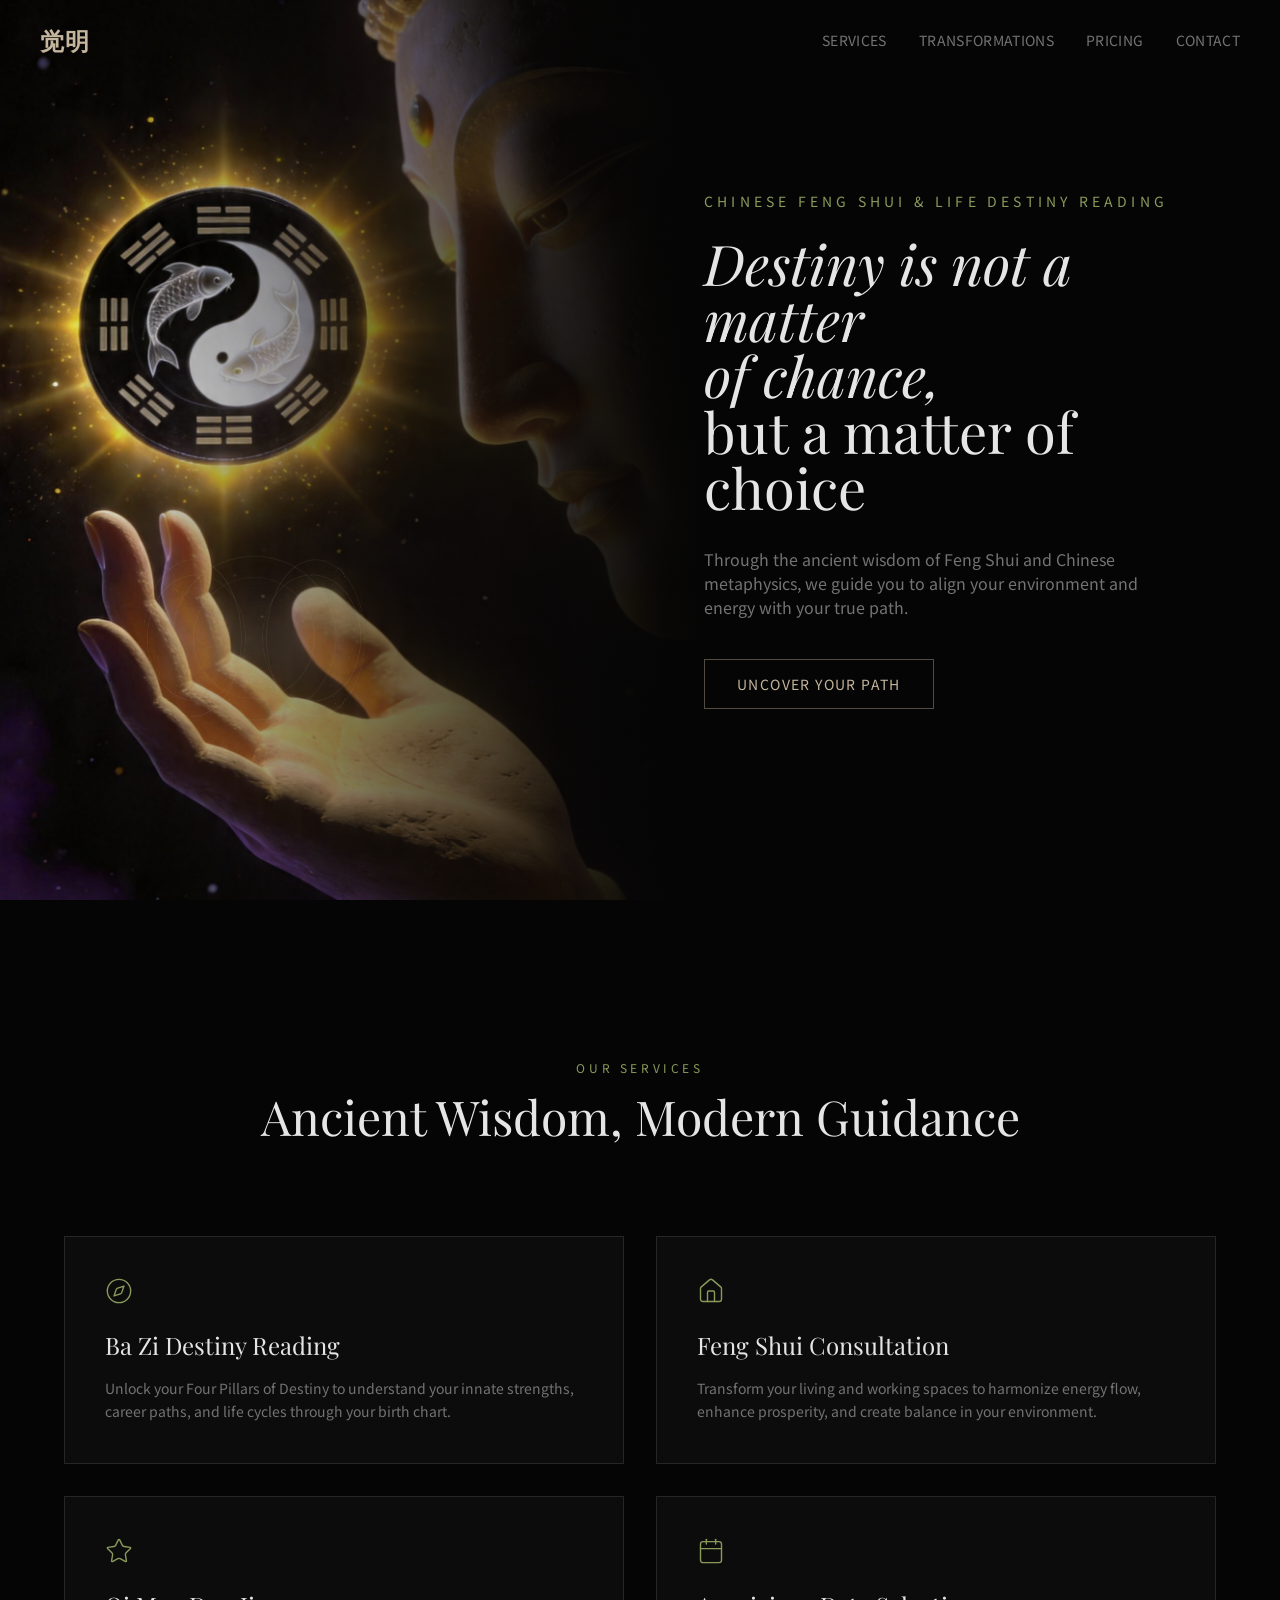
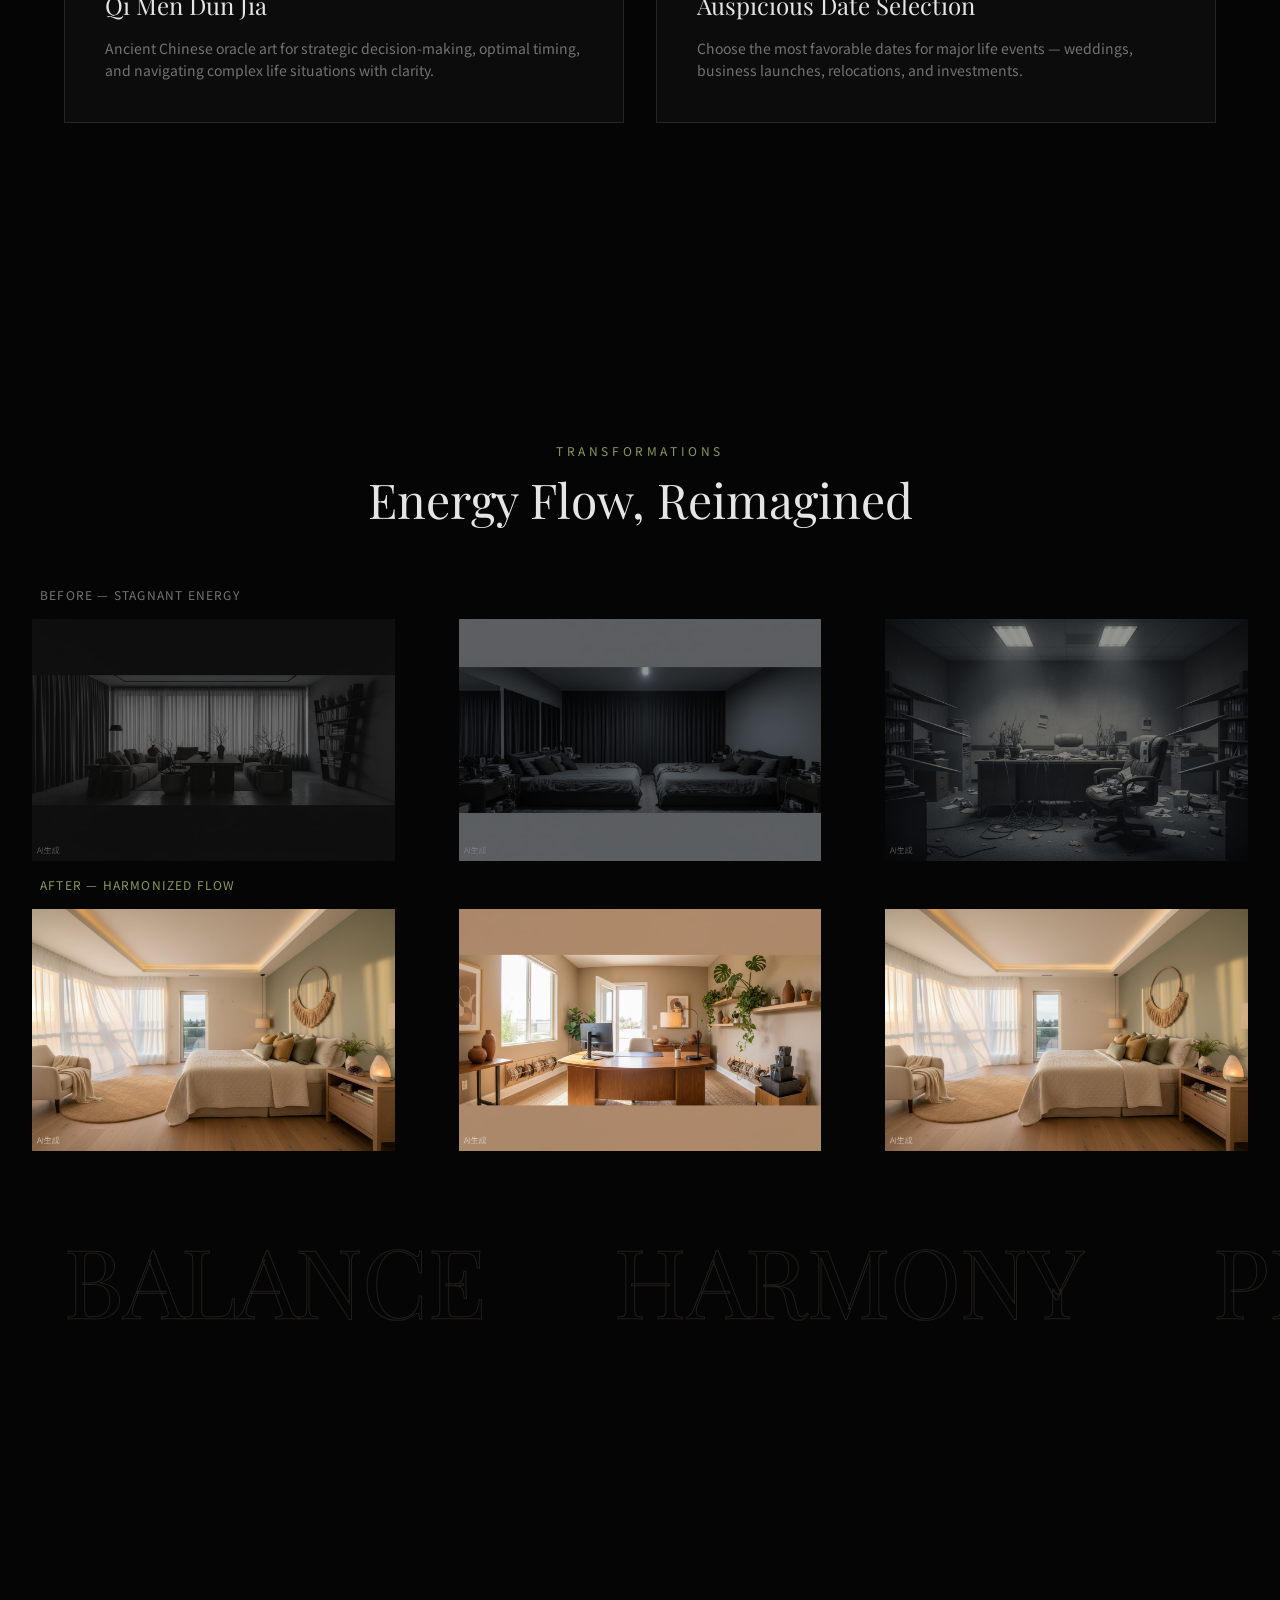
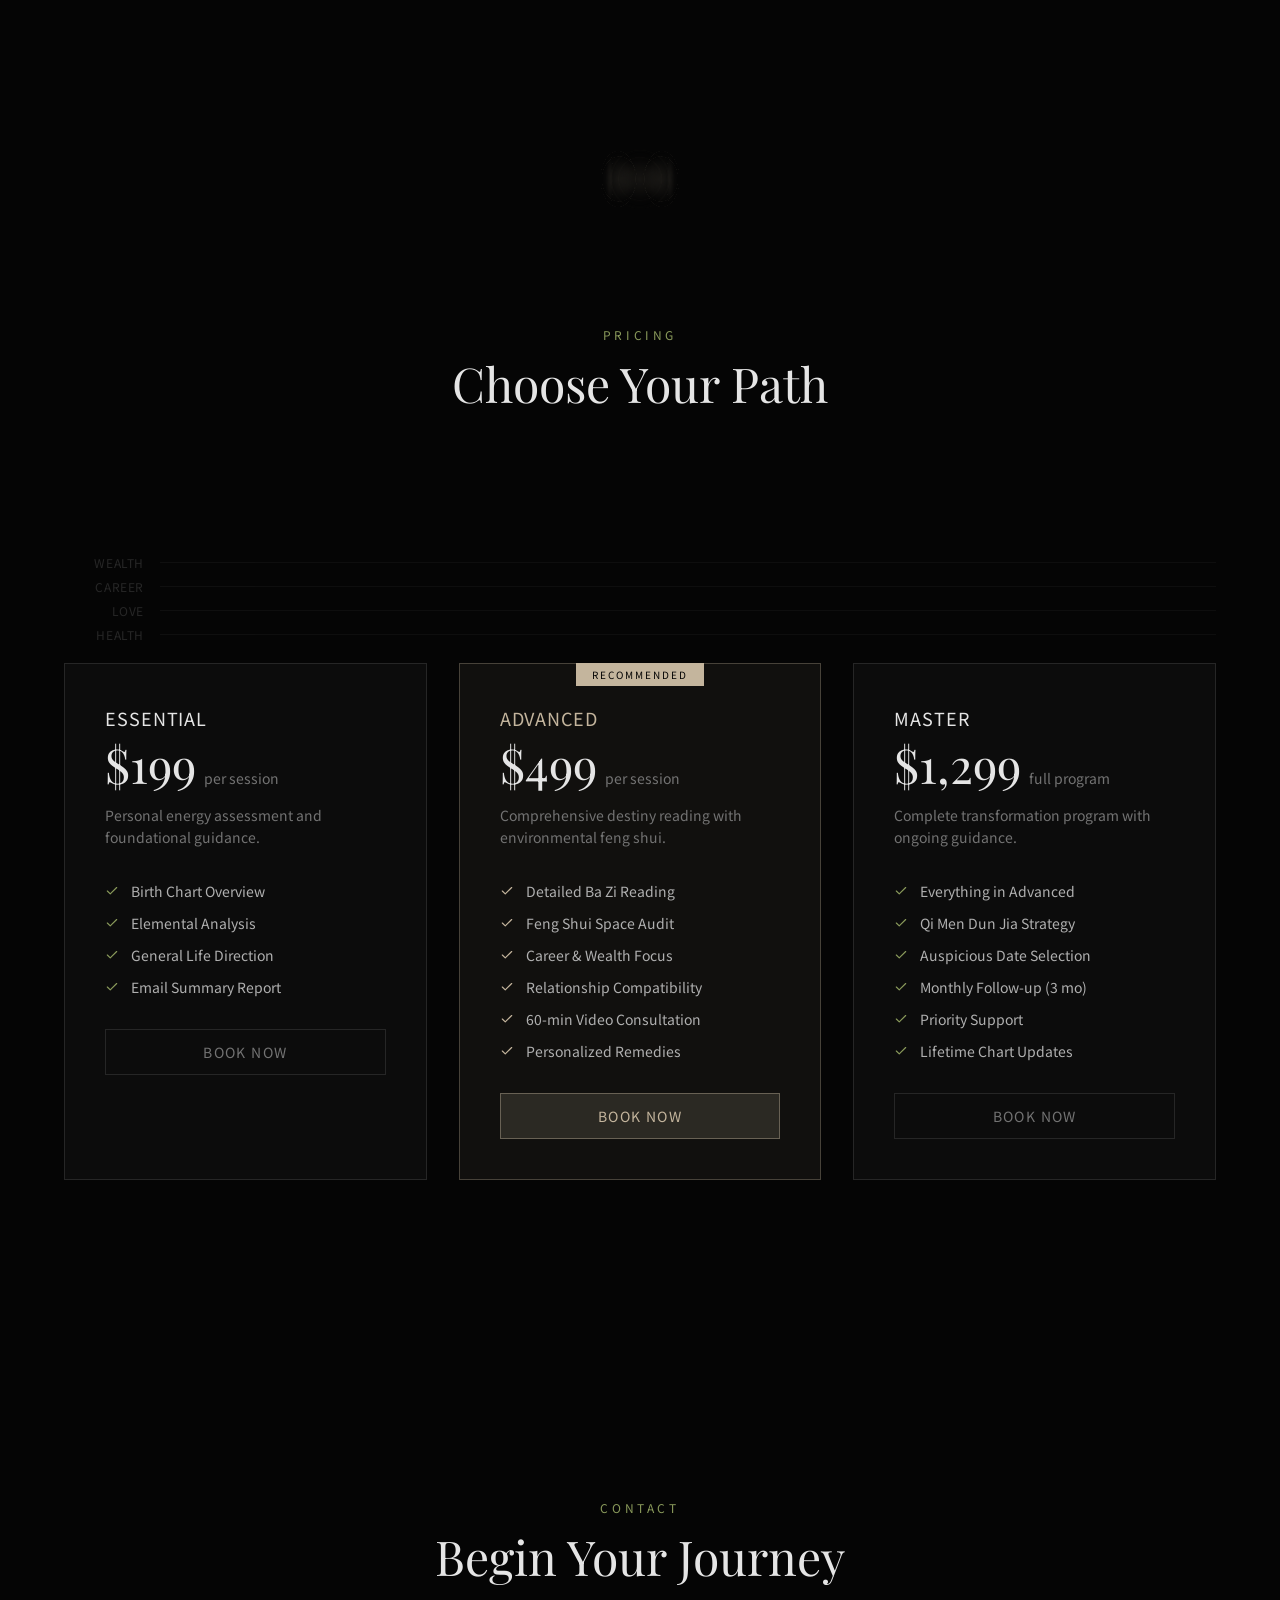
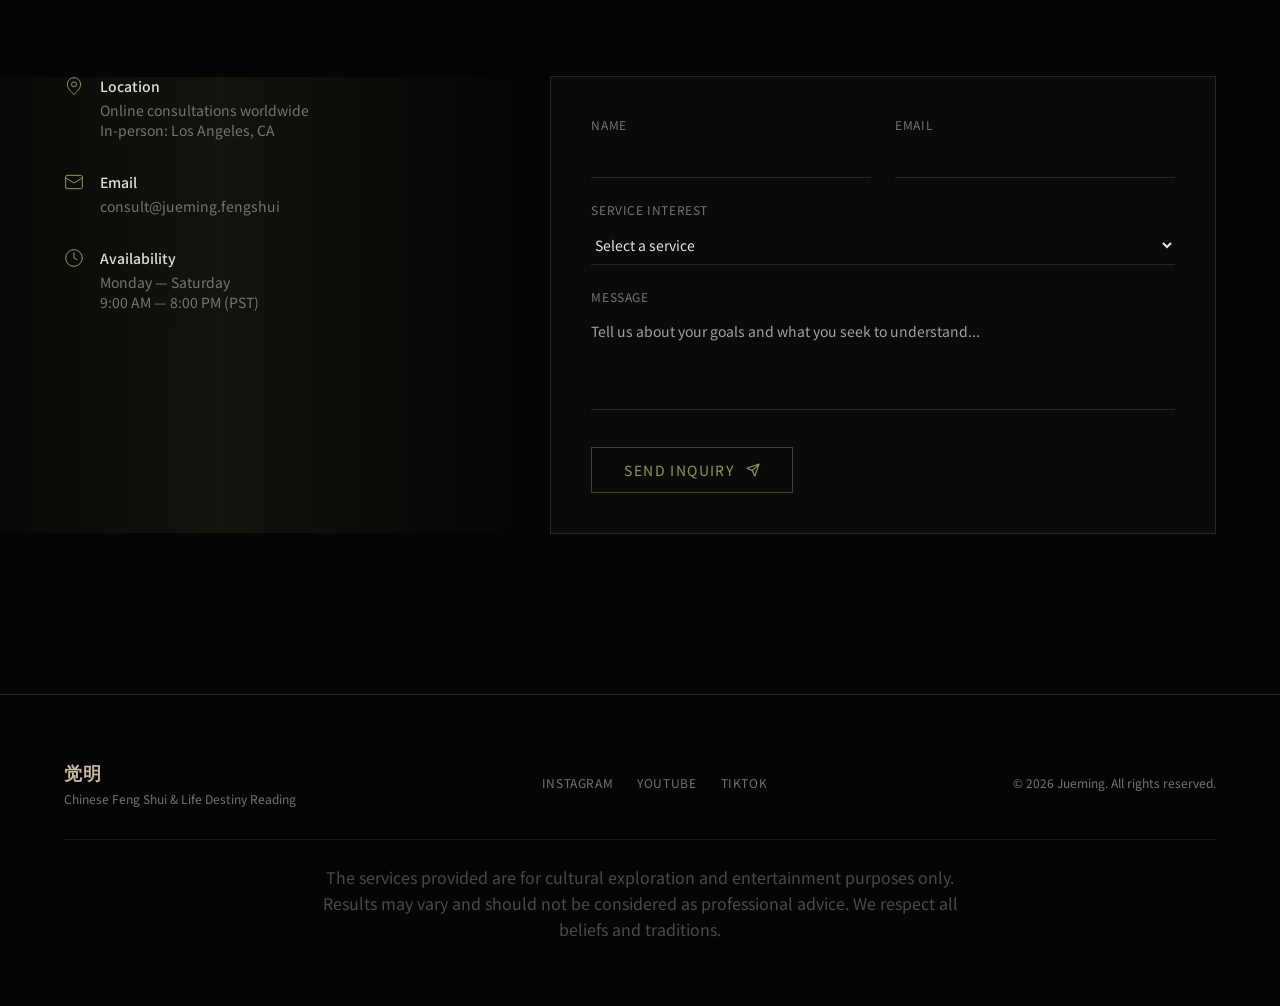
==== index.html @ c9d26f62 "Deploy Eastern Compass website" ====
<!doctype html>
<html lang="en">
  <head>
    <meta charset="UTF-8" />
    <meta name="viewport" content="width=device-width, initial-scale=1.0" />
    <title>觉明 - Chinese Feng Shui & Life Destiny</title>
    <link rel="preconnect" href="https://fonts.googleapis.com" />
    <link rel="preconnect" href="https://fonts.gstatic.com" crossorigin />
    <link href="https://fonts.googleapis.com/css2?family=Noto+Sans+SC:wght@300;400;500;600;700&family=Noto+Serif+SC:wght@400;500;600;700;900&family=Playfair+Display:ital,wght@0,400;0,500;0,600;0,700;1,400;1,500&display=swap" rel="stylesheet" />
    <script type="module" crossorigin src="./assets/index-CF1GsnVm.js"></script>
    <link rel="stylesheet" crossorigin href="./assets/index-Dik5D5Jd.css">
  </head>
  <body>
    <div id="root"></div>
  </body>
</html>
---- assets/index-Dik5D5Jd.css ----
*,:before,:after{--tw-border-spacing-x: 0;--tw-border-spacing-y: 0;--tw-translate-x: 0;--tw-translate-y: 0;--tw-rotate: 0;--tw-skew-x: 0;--tw-skew-y: 0;--tw-scale-x: 1;--tw-scale-y: 1;--tw-pan-x: ;--tw-pan-y: ;--tw-pinch-zoom: ;--tw-scroll-snap-strictness: proximity;--tw-gradient-from-position: ;--tw-gradient-via-position: ;--tw-gradient-to-position: ;--tw-ordinal: ;--tw-slashed-zero: ;--tw-numeric-figure: ;--tw-numeric-spacing: ;--tw-numeric-fraction: ;--tw-ring-inset: ;--tw-ring-offset-width: 0px;--tw-ring-offset-color: #fff;--tw-ring-color: rgb(59 130 246 / .5);--tw-ring-offset-shadow: 0 0 #0000;--tw-ring-shadow: 0 0 #0000;--tw-shadow: 0 0 #0000;--tw-shadow-colored: 0 0 #0000;--tw-blur: ;--tw-brightness: ;--tw-contrast: ;--tw-grayscale: ;--tw-hue-rotate: ;--tw-invert: ;--tw-saturate: ;--tw-sepia: ;--tw-drop-shadow: ;--tw-backdrop-blur: ;--tw-backdrop-brightness: ;--tw-backdrop-contrast: ;--tw-backdrop-grayscale: ;--tw-backdrop-hue-rotate: ;--tw-backdrop-invert: ;--tw-backdrop-opacity: ;--tw-backdrop-saturate: ;--tw-backdrop-sepia: ;--tw-contain-size: ;--tw-contain-layout: ;--tw-contain-paint: ;--tw-contain-style: }::backdrop{--tw-border-spacing-x: 0;--tw-border-spacing-y: 0;--tw-translate-x: 0;--tw-translate-y: 0;--tw-rotate: 0;--tw-skew-x: 0;--tw-skew-y: 0;--tw-scale-x: 1;--tw-scale-y: 1;--tw-pan-x: ;--tw-pan-y: ;--tw-pinch-zoom: ;--tw-scroll-snap-strictness: proximity;--tw-gradient-from-position: ;--tw-gradient-via-position: ;--tw-gradient-to-position: ;--tw-ordinal: ;--tw-slashed-zero: ;--tw-numeric-figure: ;--tw-numeric-spacing: ;--tw-numeric-fraction: ;--tw-ring-inset: ;--tw-ring-offset-width: 0px;--tw-ring-offset-color: #fff;--tw-ring-color: rgb(59 130 246 / .5);--tw-ring-offset-shadow: 0 0 #0000;--tw-ring-shadow: 0 0 #0000;--tw-shadow: 0 0 #0000;--tw-shadow-colored: 0 0 #0000;--tw-blur: ;--tw-brightness: ;--tw-contrast: ;--tw-grayscale: ;--tw-hue-rotate: ;--tw-invert: ;--tw-saturate: ;--tw-sepia: ;--tw-drop-shadow: ;--tw-backdrop-blur: ;--tw-backdrop-brightness: ;--tw-backdrop-contrast: ;--tw-backdrop-grayscale: ;--tw-backdrop-hue-rotate: ;--tw-backdrop-invert: ;--tw-backdrop-opacity: ;--tw-backdrop-saturate: ;--tw-backdrop-sepia: ;--tw-contain-size: ;--tw-contain-layout: ;--tw-contain-paint: ;--tw-contain-style: }*,:before,:after{box-sizing:border-box;border-width:0;border-style:solid;border-color:#e5e7eb}:before,:after{--tw-content: ""}html,:host{line-height:1.5;-webkit-text-size-adjust:100%;-moz-tab-size:4;-o-tab-size:4;tab-size:4;font-family:ui-sans-serif,system-ui,sans-serif,"Apple Color Emoji","Segoe UI Emoji",Segoe UI Symbol,"Noto Color Emoji";font-feature-settings:normal;font-variation-settings:normal;-webkit-tap-highlight-color:transparent}body{margin:0;line-height:inherit}hr{height:0;color:inherit;border-top-width:1px}abbr:where([title]){-webkit-text-decoration:underline dotted;text-decoration:underline dotted}h1,h2,h3,h4,h5,h6{font-size:inherit;font-weight:inherit}a{color:inherit;text-decoration:inherit}b,strong{font-weight:bolder}code,kbd,samp,pre{font-family:ui-monospace,SFMono-Regular,Menlo,Monaco,Consolas,Liberation Mono,Courier New,monospace;font-feature-settings:normal;font-variation-settings:normal;font-size:1em}small{font-size:80%}sub,sup{font-size:75%;line-height:0;position:relative;vertical-align:baseline}sub{bottom:-.25em}sup{top:-.5em}table{text-indent:0;border-color:inherit;border-collapse:collapse}button,input,optgroup,select,textarea{font-family:inherit;font-feature-settings:inherit;font-variation-settings:inherit;font-size:100%;font-weight:inherit;line-height:inherit;letter-spacing:inherit;color:inherit;margin:0;padding:0}button,select{text-transform:none}button,input:where([type=button]),input:where([type=reset]),input:where([type=submit]){-webkit-appearance:button;background-color:transparent;background-image:none}:-moz-focusring{outline:auto}:-moz-ui-invalid{box-shadow:none}progress{vertical-align:baseline}::-webkit-inner-spin-button,::-webkit-outer-spin-button{height:auto}[type=search]{-webkit-appearance:textfield;outline-offset:-2px}::-webkit-search-decoration{-webkit-appearance:none}::-webkit-file-upload-button{-webkit-appearance:button;font:inherit}summary{display:list-item}blockquote,dl,dd,h1,h2,h3,h4,h5,h6,hr,figure,p,pre{margin:0}fieldset{margin:0;padding:0}legend{padding:0}ol,ul,menu{list-style:none;margin:0;padding:0}dialog{padding:0}textarea{resize:vertical}input::-moz-placeholder,textarea::-moz-placeholder{opacity:1;color:#9ca3af}input::placeholder,textarea::placeholder{opacity:1;color:#9ca3af}button,[role=button]{cursor:pointer}:disabled{cursor:default}img,svg,video,canvas,audio,iframe,embed,object{display:block;vertical-align:middle}img,video{max-width:100%;height:auto}[hidden]:where(:not([hidden=until-found])){display:none}:root{--background: 0 0% 2%;--foreground: 0 0% 90%;--card: 0 0% 7%;--card-foreground: 0 0% 90%;--popover: 0 0% 7%;--popover-foreground: 0 0% 90%;--primary: 75 22% 48%;--primary-foreground: 0 0% 98%;--secondary: 0 0% 15%;--secondary-foreground: 0 0% 90%;--muted: 0 0% 15%;--muted-foreground: 0 0% 45%;--accent: 34 22% 68%;--accent-foreground: 0 0% 10%;--destructive: 0 84.2% 60.2%;--destructive-foreground: 0 0% 98%;--border: 0 0% 15%;--input: 0 0% 15%;--ring: 75 22% 48%;--radius: .5rem;--color-bg: #050505;--color-bg-card: #111111;--color-border: #262626;--color-text: #e5e5e5;--color-text-muted: #737373;--color-sage: #8A9A5B;--color-gold: #C4B59D}body{background-color:var(--color-bg);color:var(--color-text);font-family:Noto Sans SC,Helvetica Neue,Arial,sans-serif;overflow-x:hidden}h1,h2,h3,h4,h5,h6{font-family:Playfair Display,"Noto Serif SC",Georgia,serif}.bagu-stage{perspective:800px;position:relative;width:200px;height:200px}.bagu-spin{position:absolute;width:100%;height:100%;transform-style:preserve-3d;animation:spin 10s linear infinite}.bagua-slice{position:absolute;width:200px;height:200px;border-radius:50%;background:radial-gradient(circle,#c4b59d1a,#c4b59d00 70%);border:1px solid rgba(196,181,157,.15);top:0;left:0}.bagua-slice:nth-child(1){transform:rotateY(0) translateZ(120px)}.bagua-slice:nth-child(2){transform:rotateY(45deg) translateZ(120px)}.bagua-slice:nth-child(3){transform:rotateY(90deg) translateZ(120px)}.bagua-slice:nth-child(4){transform:rotateY(135deg) translateZ(120px)}.bagua-slice:nth-child(5){transform:rotateY(180deg) translateZ(120px)}.bagua-slice:nth-child(6){transform:rotateY(225deg) translateZ(120px)}.bagua-slice:nth-child(7){transform:rotateY(270deg) translateZ(120px)}.bagua-slice:nth-child(8){transform:rotateY(315deg) translateZ(120px)}.sr-only{position:absolute;width:1px;height:1px;padding:0;margin:-1px;overflow:hidden;clip:rect(0,0,0,0);white-space:nowrap;border-width:0}.pointer-events-none{pointer-events:none}.visible{visibility:visible}.invisible{visibility:hidden}.fixed{position:fixed}.absolute{position:absolute}.relative{position:relative}.inset-0{inset:0}.inset-x-0{left:0;right:0}.inset-y-0{top:0;bottom:0}.-bottom-12{bottom:-3rem}.-left-12{left:-3rem}.-right-12{right:-3rem}.-top-12{top:-3rem}.-top-px{top:-1px}.bottom-0{bottom:0}.bottom-\[20\%\]{bottom:20%}.left-0{left:0}.left-1\/2{left:50%}.left-2{left:.5rem}.left-\[50\%\]{left:50%}.left-\[8\%\]{left:8%}.right-0{right:0}.right-1{right:.25rem}.right-2{right:.5rem}.right-3{right:.75rem}.right-4{right:1rem}.top-0{top:0}.top-1\.5{top:.375rem}.top-1\/2{top:50%}.top-3\.5{top:.875rem}.top-4{top:1rem}.top-\[1px\]{top:1px}.top-\[50\%\]{top:50%}.top-\[60\%\]{top:60%}.top-full{top:100%}.isolate{isolation:isolate}.-z-10{z-index:-10}.z-0{z-index:0}.z-10{z-index:10}.z-20{z-index:20}.z-50{z-index:50}.z-\[1\]{z-index:1}.order-first{order:-9999}.order-last{order:9999}.col-start-2{grid-column-start:2}.row-span-2{grid-row:span 2 / span 2}.row-start-1{grid-row-start:1}.\!m-0{margin:0!important}.-mx-1{margin-left:-.25rem;margin-right:-.25rem}.-my-2{margin-top:-.5rem;margin-bottom:-.5rem}.mx-2{margin-left:.5rem;margin-right:.5rem}.mx-3\.5{margin-left:.875rem;margin-right:.875rem}.mx-8{margin-left:2rem;margin-right:2rem}.mx-auto{margin-left:auto;margin-right:auto}.my-0{margin-top:0;margin-bottom:0}.my-0\.5{margin-top:.125rem;margin-bottom:.125rem}.my-1{margin-top:.25rem;margin-bottom:.25rem}.-ml-4{margin-left:-1rem}.-mt-4{margin-top:-1rem}.mb-1{margin-bottom:.25rem}.mb-10{margin-bottom:2.5rem}.mb-12{margin-bottom:3rem}.mb-16{margin-bottom:4rem}.mb-2{margin-bottom:.5rem}.mb-3{margin-bottom:.75rem}.mb-4{margin-bottom:1rem}.mb-6{margin-bottom:1.5rem}.mb-8{margin-bottom:2rem}.ml-1{margin-left:.25rem}.ml-4{margin-left:1rem}.ml-auto{margin-left:auto}.mt-1\.5{margin-top:.375rem}.mt-2{margin-top:.5rem}.mt-4{margin-top:1rem}.mt-8{margin-top:2rem}.mt-auto{margin-top:auto}.line-clamp-1{overflow:hidden;display:-webkit-box;-webkit-box-orient:vertical;-webkit-line-clamp:1}.line-clamp-2{overflow:hidden;display:-webkit-box;-webkit-box-orient:vertical;-webkit-line-clamp:2}.block{display:block}.flex{display:flex}.inline-flex{display:inline-flex}.table{display:table}.table-caption{display:table-caption}.table-cell{display:table-cell}.table-row{display:table-row}.grid{display:grid}.hidden{display:none}.aspect-square{aspect-ratio:1 / 1}.aspect-video{aspect-ratio:16 / 9}.size-10{width:2.5rem;height:2.5rem}.size-2{width:.5rem;height:.5rem}.size-2\.5{width:.625rem;height:.625rem}.size-3{width:.75rem;height:.75rem}.size-3\.5{width:.875rem;height:.875rem}.size-4{width:1rem;height:1rem}.size-6{width:1.5rem;height:1.5rem}.size-7{width:1.75rem;height:1.75rem}.size-8{width:2rem;height:2rem}.size-9{width:2.25rem;height:2.25rem}.size-auto{width:auto;height:auto}.size-full{width:100%;height:100%}.h-1\.5{height:.375rem}.h-10{height:2.5rem}.h-12{height:3rem}.h-16{height:4rem}.h-2{height:.5rem}.h-2\.5{height:.625rem}.h-4{height:1rem}.h-5{height:1.25rem}.h-6{height:1.5rem}.h-7{height:1.75rem}.h-8{height:2rem}.h-9{height:2.25rem}.h-\[1\.15rem\]{height:1.15rem}.h-\[calc\(100\%-1px\)\]{height:calc(100% - 1px)}.h-\[var\(--radix-navigation-menu-viewport-height\)\]{height:var(--radix-navigation-menu-viewport-height)}.h-\[var\(--radix-select-trigger-height\)\]{height:var(--radix-select-trigger-height)}.h-auto{height:auto}.h-full{height:100%}.h-px{height:1px}.h-svh{height:100svh}.max-h-\[300px\]{max-height:300px}.min-h-0{min-height:0px}.min-h-16{min-height:4rem}.min-h-4{min-height:1rem}.min-h-screen{min-height:100vh}.min-h-svh{min-height:100svh}.w-0{width:0px}.w-1{width:.25rem}.w-12{width:3rem}.w-2{width:.5rem}.w-2\.5{width:.625rem}.w-20{width:5rem}.w-3{width:.75rem}.w-3\/4{width:75%}.w-32{width:8rem}.w-4{width:1rem}.w-5{width:1.25rem}.w-64{width:16rem}.w-72{width:18rem}.w-8{width:2rem}.w-9{width:2.25rem}.w-\[100px\]{width:100px}.w-auto{width:auto}.w-fit{width:-moz-fit-content;width:fit-content}.w-full{width:100%}.w-max{width:-moz-max-content;width:max-content}.w-px{width:1px}.min-w-0{min-width:0px}.min-w-10{min-width:2.5rem}.min-w-5{min-width:1.25rem}.min-w-8{min-width:2rem}.min-w-9{min-width:2.25rem}.min-w-\[12rem\]{min-width:12rem}.min-w-\[8rem\]{min-width:8rem}.min-w-\[var\(--radix-select-trigger-width\)\]{min-width:var(--radix-select-trigger-width)}.max-w-2xl{max-width:42rem}.max-w-6xl{max-width:72rem}.max-w-7xl{max-width:80rem}.max-w-\[calc\(100\%-2rem\)\]{max-width:calc(100% - 2rem)}.max-w-max{max-width:-moz-max-content;max-width:max-content}.max-w-md{max-width:28rem}.max-w-sm{max-width:24rem}.flex-1{flex:1 1 0%}.shrink-0{flex-shrink:0}.grow{flex-grow:1}.grow-0{flex-grow:0}.basis-full{flex-basis:100%}.caption-bottom{caption-side:bottom}.border-collapse{border-collapse:collapse}.-translate-x-1\/2{--tw-translate-x: -50%;transform:translate(var(--tw-translate-x),var(--tw-translate-y)) rotate(var(--tw-rotate)) skew(var(--tw-skew-x)) skewY(var(--tw-skew-y)) scaleX(var(--tw-scale-x)) scaleY(var(--tw-scale-y))}.-translate-x-full{--tw-translate-x: -100%;transform:translate(var(--tw-translate-x),var(--tw-translate-y)) rotate(var(--tw-rotate)) skew(var(--tw-skew-x)) skewY(var(--tw-skew-y)) scaleX(var(--tw-scale-x)) scaleY(var(--tw-scale-y))}.-translate-x-px{--tw-translate-x: -1px;transform:translate(var(--tw-translate-x),var(--tw-translate-y)) rotate(var(--tw-rotate)) skew(var(--tw-skew-x)) skewY(var(--tw-skew-y)) scaleX(var(--tw-scale-x)) scaleY(var(--tw-scale-y))}.-translate-y-1\/2{--tw-translate-y: -50%;transform:translate(var(--tw-translate-x),var(--tw-translate-y)) rotate(var(--tw-rotate)) skew(var(--tw-skew-x)) skewY(var(--tw-skew-y)) scaleX(var(--tw-scale-x)) scaleY(var(--tw-scale-y))}.translate-x-\[-50\%\]{--tw-translate-x: -50%;transform:translate(var(--tw-translate-x),var(--tw-translate-y)) rotate(var(--tw-rotate)) skew(var(--tw-skew-x)) skewY(var(--tw-skew-y)) scaleX(var(--tw-scale-x)) scaleY(var(--tw-scale-y))}.translate-x-px{--tw-translate-x: 1px;transform:translate(var(--tw-translate-x),var(--tw-translate-y)) rotate(var(--tw-rotate)) skew(var(--tw-skew-x)) skewY(var(--tw-skew-y)) scaleX(var(--tw-scale-x)) scaleY(var(--tw-scale-y))}.translate-y-0\.5{--tw-translate-y: .125rem;transform:translate(var(--tw-translate-x),var(--tw-translate-y)) rotate(var(--tw-rotate)) skew(var(--tw-skew-x)) skewY(var(--tw-skew-y)) scaleX(var(--tw-scale-x)) scaleY(var(--tw-scale-y))}.translate-y-\[-50\%\]{--tw-translate-y: -50%;transform:translate(var(--tw-translate-x),var(--tw-translate-y)) rotate(var(--tw-rotate)) skew(var(--tw-skew-x)) skewY(var(--tw-skew-y)) scaleX(var(--tw-scale-x)) scaleY(var(--tw-scale-y))}.translate-y-\[calc\(-50\%_-_2px\)\]{--tw-translate-y: calc(-50% - 2px) ;transform:translate(var(--tw-translate-x),var(--tw-translate-y)) rotate(var(--tw-rotate)) skew(var(--tw-skew-x)) skewY(var(--tw-skew-y)) scaleX(var(--tw-scale-x)) scaleY(var(--tw-scale-y))}.rotate-45{--tw-rotate: 45deg;transform:translate(var(--tw-translate-x),var(--tw-translate-y)) rotate(var(--tw-rotate)) skew(var(--tw-skew-x)) skewY(var(--tw-skew-y)) scaleX(var(--tw-scale-x)) scaleY(var(--tw-scale-y))}.rotate-90{--tw-rotate: 90deg;transform:translate(var(--tw-translate-x),var(--tw-translate-y)) rotate(var(--tw-rotate)) skew(var(--tw-skew-x)) skewY(var(--tw-skew-y)) scaleX(var(--tw-scale-x)) scaleY(var(--tw-scale-y))}.transform{transform:translate(var(--tw-translate-x),var(--tw-translate-y)) rotate(var(--tw-rotate)) skew(var(--tw-skew-x)) skewY(var(--tw-skew-y)) scaleX(var(--tw-scale-x)) scaleY(var(--tw-scale-y))}@keyframes caret-blink{0%,70%,to{opacity:1}20%,50%{opacity:0}}.animate-caret-blink{animation:caret-blink 1.25s ease-out infinite}@keyframes pulse{50%{opacity:.5}}.animate-pulse{animation:pulse 2s cubic-bezier(.4,0,.6,1) infinite}@keyframes spin{to{transform:rotate(360deg)}}.animate-spin{animation:spin 1s linear infinite}.cursor-default{cursor:default}.cursor-text{cursor:text}.touch-none{touch-action:none}.select-none{-webkit-user-select:none;-moz-user-select:none;user-select:none}.resize-none{resize:none}.resize{resize:both}.scroll-my-1{scroll-margin-top:.25rem;scroll-margin-bottom:.25rem}.scroll-py-1{scroll-padding-top:.25rem;scroll-padding-bottom:.25rem}.list-disc{list-style-type:disc}.list-none{list-style-type:none}.auto-rows-min{grid-auto-rows:min-content}.grid-cols-1{grid-template-columns:repeat(1,minmax(0,1fr))}.grid-cols-\[0_1fr\]{grid-template-columns:0 1fr}.grid-rows-\[auto_auto\]{grid-template-rows:auto auto}.flex-row{flex-direction:row}.flex-col{flex-direction:column}.flex-col-reverse{flex-direction:column-reverse}.flex-wrap{flex-wrap:wrap}.place-content-center{place-content:center}.items-start{align-items:flex-start}.items-end{align-items:flex-end}.items-center{align-items:center}.items-baseline{align-items:baseline}.items-stretch{align-items:stretch}.justify-start{justify-content:flex-start}.justify-center{justify-content:center}.justify-between{justify-content:space-between}.justify-items-start{justify-items:start}.gap-0{gap:0px}.gap-0\.5{gap:.125rem}.gap-1{gap:.25rem}.gap-1\.5{gap:.375rem}.gap-12{gap:3rem}.gap-2{gap:.5rem}.gap-2\.5{gap:.625rem}.gap-3{gap:.75rem}.gap-4{gap:1rem}.gap-6{gap:1.5rem}.gap-7{gap:1.75rem}.gap-8{gap:2rem}.gap-\[--spacing\(var\(--gap\)\)\]{gap:var(--spacing(var(--gap)))}.gap-y-0\.5{row-gap:.125rem}.space-y-3>:not([hidden])~:not([hidden]){--tw-space-y-reverse: 0;margin-top:calc(.75rem * calc(1 - var(--tw-space-y-reverse)));margin-bottom:calc(.75rem * var(--tw-space-y-reverse))}.space-y-8>:not([hidden])~:not([hidden]){--tw-space-y-reverse: 0;margin-top:calc(2rem * calc(1 - var(--tw-space-y-reverse)));margin-bottom:calc(2rem * var(--tw-space-y-reverse))}.self-start{align-self:flex-start}.self-stretch{align-self:stretch}.justify-self-end{justify-self:end}.overflow-auto{overflow:auto}.overflow-hidden{overflow:hidden}.overflow-x-auto{overflow-x:auto}.overflow-y-auto{overflow-y:auto}.overflow-x-hidden{overflow-x:hidden}.whitespace-nowrap{white-space:nowrap}.text-balance{text-wrap:balance}.break-words{overflow-wrap:break-word}.rounded-\[2px\]{border-radius:2px}.rounded-\[4px\]{border-radius:4px}.rounded-\[calc\(var\(--radius\)-5px\)\]{border-radius:calc(var(--radius) - 5px)}.rounded-\[inherit\]{border-radius:inherit}.rounded-full{border-radius:9999px}.rounded-lg{border-radius:var(--radius)}.rounded-md{border-radius:calc(var(--radius) - 2px)}.rounded-none{border-radius:0}.rounded-sm{border-radius:calc(var(--radius) - 4px)}.rounded-xl{border-radius:calc(var(--radius) + 4px)}.rounded-xs{border-radius:calc(var(--radius) - 6px)}.rounded-l-md{border-top-left-radius:calc(var(--radius) - 2px);border-bottom-left-radius:calc(var(--radius) - 2px)}.rounded-r-md{border-top-right-radius:calc(var(--radius) - 2px);border-bottom-right-radius:calc(var(--radius) - 2px)}.rounded-tl-sm{border-top-left-radius:calc(var(--radius) - 4px)}.border{border-width:1px}.border-0{border-width:0px}.border-\[1\.5px\]{border-width:1.5px}.border-y{border-top-width:1px;border-bottom-width:1px}.border-b{border-bottom-width:1px}.border-l{border-left-width:1px}.border-r{border-right-width:1px}.border-t{border-top-width:1px}.border-dashed{border-style:dashed}.border-\[\#262626\]{--tw-border-opacity: 1;border-color:rgb(38 38 38 / var(--tw-border-opacity, 1))}.border-border{border-color:hsl(var(--border))}.border-border\/50{border-color:hsl(var(--border) / .5)}.border-input{border-color:hsl(var(--input))}.border-primary{border-color:hsl(var(--primary))}.border-sidebar-border{border-color:hsl(var(--sidebar-border))}.border-transparent{border-color:transparent}.border-l-transparent{border-left-color:transparent}.border-t-transparent{border-top-color:transparent}.bg-\[\#050505\]\/90{background-color:#050505e6}.bg-accent{background-color:hsl(var(--accent))}.bg-background{background-color:hsl(var(--background))}.bg-black\/50{background-color:#00000080}.bg-border{background-color:hsl(var(--border))}.bg-card{background-color:hsl(var(--card))}.bg-destructive{--tw-bg-opacity: 1;background-color:hsl(var(--destructive) / var(--tw-bg-opacity, 1))}.bg-foreground{background-color:hsl(var(--foreground))}.bg-input{background-color:hsl(var(--input))}.bg-muted{background-color:hsl(var(--muted))}.bg-muted\/50{background-color:hsl(var(--muted) / .5)}.bg-popover{background-color:hsl(var(--popover))}.bg-primary{background-color:hsl(var(--primary))}.bg-primary\/20{background-color:hsl(var(--primary) / .2)}.bg-secondary{background-color:hsl(var(--secondary))}.bg-sidebar{background-color:hsl(var(--sidebar-background))}.bg-sidebar-border{background-color:hsl(var(--sidebar-border))}.bg-transparent{background-color:transparent}.bg-white{--tw-bg-opacity: 1;background-color:rgb(255 255 255 / var(--tw-bg-opacity, 1))}.fill-current{fill:currentColor}.fill-foreground{fill:hsl(var(--foreground))}.fill-primary{fill:hsl(var(--primary))}.object-cover{-o-object-fit:cover;object-fit:cover}.object-center{-o-object-position:center;object-position:center}.p-0{padding:0}.p-1{padding:.25rem}.p-2{padding:.5rem}.p-3{padding:.75rem}.p-4{padding:1rem}.p-6{padding:1.5rem}.p-8{padding:2rem}.p-\[3px\]{padding:3px}.p-px{padding:1px}.px-1{padding-left:.25rem;padding-right:.25rem}.px-1\.5{padding-left:.375rem;padding-right:.375rem}.px-2{padding-left:.5rem;padding-right:.5rem}.px-2\.5{padding-left:.625rem;padding-right:.625rem}.px-3{padding-left:.75rem;padding-right:.75rem}.px-4{padding-left:1rem;padding-right:1rem}.px-6{padding-left:1.5rem;padding-right:1.5rem}.px-8{padding-left:2rem;padding-right:2rem}.py-0\.5{padding-top:.125rem;padding-bottom:.125rem}.py-1{padding-top:.25rem;padding-bottom:.25rem}.py-1\.5{padding-top:.375rem;padding-bottom:.375rem}.py-12{padding-top:3rem;padding-bottom:3rem}.py-2{padding-top:.5rem;padding-bottom:.5rem}.py-24{padding-top:6rem;padding-bottom:6rem}.py-3{padding-top:.75rem;padding-bottom:.75rem}.py-3\.5{padding-top:.875rem;padding-bottom:.875rem}.py-32{padding-top:8rem;padding-bottom:8rem}.py-4{padding-top:1rem;padding-bottom:1rem}.py-6{padding-top:1.5rem;padding-bottom:1.5rem}.py-8{padding-top:2rem;padding-bottom:2rem}.pb-3{padding-bottom:.75rem}.pb-4{padding-bottom:1rem}.pl-2{padding-left:.5rem}.pl-3{padding-left:.75rem}.pl-4{padding-left:1rem}.pl-8{padding-left:2rem}.pr-1{padding-right:.25rem}.pr-2{padding-right:.5rem}.pr-2\.5{padding-right:.625rem}.pr-3{padding-right:.75rem}.pr-8{padding-right:2rem}.pt-0{padding-top:0}.pt-3{padding-top:.75rem}.pt-4{padding-top:1rem}.pt-6{padding-top:1.5rem}.text-left{text-align:left}.text-center{text-align:center}.text-right{text-align:right}.align-middle{vertical-align:middle}.font-mono{font-family:ui-monospace,SFMono-Regular,Menlo,Monaco,Consolas,Liberation Mono,Courier New,monospace}.font-sans{font-family:ui-sans-serif,system-ui,sans-serif,"Apple Color Emoji","Segoe UI Emoji",Segoe UI Symbol,"Noto Color Emoji"}.text-3xl{font-size:1.875rem;line-height:2.25rem}.text-4xl{font-size:2.25rem;line-height:2.5rem}.text-6xl{font-size:3.75rem;line-height:1}.text-\[0\.8rem\]{font-size:.8rem}.text-\[10px\]{font-size:10px}.text-base{font-size:1rem;line-height:1.5rem}.text-lg{font-size:1.125rem;line-height:1.75rem}.text-sm{font-size:.875rem;line-height:1.25rem}.text-sm\/relaxed{font-size:.875rem;line-height:1.625}.text-xl{font-size:1.25rem;line-height:1.75rem}.text-xs{font-size:.75rem;line-height:1rem}.font-light{font-weight:300}.font-medium{font-weight:500}.font-normal{font-weight:400}.font-semibold{font-weight:600}.uppercase{text-transform:uppercase}.tabular-nums{--tw-numeric-spacing: tabular-nums;font-variant-numeric:var(--tw-ordinal) var(--tw-slashed-zero) var(--tw-numeric-figure) var(--tw-numeric-spacing) var(--tw-numeric-fraction)}.leading-\[1\.15\]{line-height:1.15}.leading-none{line-height:1}.leading-normal{line-height:1.5}.leading-relaxed{line-height:1.625}.leading-snug{line-height:1.375}.tracking-\[0\.2em\]{letter-spacing:.2em}.tracking-\[0\.3em\]{letter-spacing:.3em}.tracking-tight{letter-spacing:-.025em}.tracking-wide{letter-spacing:.025em}.tracking-wider{letter-spacing:.05em}.tracking-widest{letter-spacing:.1em}.text-accent-foreground{color:hsl(var(--accent-foreground))}.text-background{color:hsl(var(--background))}.text-card-foreground{color:hsl(var(--card-foreground))}.text-current{color:currentColor}.text-destructive{--tw-text-opacity: 1;color:hsl(var(--destructive) / var(--tw-text-opacity, 1))}.text-foreground{color:hsl(var(--foreground))}.text-muted-foreground{color:hsl(var(--muted-foreground))}.text-popover-foreground{color:hsl(var(--popover-foreground))}.text-primary{color:hsl(var(--primary))}.text-primary-foreground{color:hsl(var(--primary-foreground))}.text-secondary-foreground{color:hsl(var(--secondary-foreground))}.text-sidebar-foreground{color:hsl(var(--sidebar-foreground))}.text-sidebar-foreground\/70{color:hsl(var(--sidebar-foreground) / .7)}.text-white{--tw-text-opacity: 1;color:rgb(255 255 255 / var(--tw-text-opacity, 1))}.underline-offset-4{text-underline-offset:4px}.opacity-0{opacity:0}.opacity-50{opacity:.5}.opacity-70{opacity:.7}.shadow{--tw-shadow: 0 1px 3px 0 rgb(0 0 0 / .1), 0 1px 2px -1px rgb(0 0 0 / .1);--tw-shadow-colored: 0 1px 3px 0 var(--tw-shadow-color), 0 1px 2px -1px var(--tw-shadow-color);box-shadow:var(--tw-ring-offset-shadow, 0 0 #0000),var(--tw-ring-shadow, 0 0 #0000),var(--tw-shadow)}.shadow-\[0_0_0_1px_hsl\(var\(--sidebar-border\)\)\]{--tw-shadow: 0 0 0 1px hsl(var(--sidebar-border));--tw-shadow-colored: 0 0 0 1px var(--tw-shadow-color);box-shadow:var(--tw-ring-offset-shadow, 0 0 #0000),var(--tw-ring-shadow, 0 0 #0000),var(--tw-shadow)}.shadow-lg{--tw-shadow: 0 10px 15px -3px rgb(0 0 0 / .1), 0 4px 6px -4px rgb(0 0 0 / .1);--tw-shadow-colored: 0 10px 15px -3px var(--tw-shadow-color), 0 4px 6px -4px var(--tw-shadow-color);box-shadow:var(--tw-ring-offset-shadow, 0 0 #0000),var(--tw-ring-shadow, 0 0 #0000),var(--tw-shadow)}.shadow-md{--tw-shadow: 0 4px 6px -1px rgb(0 0 0 / .1), 0 2px 4px -2px rgb(0 0 0 / .1);--tw-shadow-colored: 0 4px 6px -1px var(--tw-shadow-color), 0 2px 4px -2px var(--tw-shadow-color);box-shadow:var(--tw-ring-offset-shadow, 0 0 #0000),var(--tw-ring-shadow, 0 0 #0000),var(--tw-shadow)}.shadow-none{--tw-shadow: 0 0 #0000;--tw-shadow-colored: 0 0 #0000;box-shadow:var(--tw-ring-offset-shadow, 0 0 #0000),var(--tw-ring-shadow, 0 0 #0000),var(--tw-shadow)}.shadow-sm{--tw-shadow: 0 1px 2px 0 rgb(0 0 0 / .05);--tw-shadow-colored: 0 1px 2px 0 var(--tw-shadow-color);box-shadow:var(--tw-ring-offset-shadow, 0 0 #0000),var(--tw-ring-shadow, 0 0 #0000),var(--tw-shadow)}.shadow-xl{--tw-shadow: 0 20px 25px -5px rgb(0 0 0 / .1), 0 8px 10px -6px rgb(0 0 0 / .1);--tw-shadow-colored: 0 20px 25px -5px var(--tw-shadow-color), 0 8px 10px -6px var(--tw-shadow-color);box-shadow:var(--tw-ring-offset-shadow, 0 0 #0000),var(--tw-ring-shadow, 0 0 #0000),var(--tw-shadow)}.shadow-xs{--tw-shadow: 0 1px 2px 0 rgb(0 0 0 / .05);--tw-shadow-colored: 0 1px 2px 0 var(--tw-shadow-color);box-shadow:var(--tw-ring-offset-shadow, 0 0 #0000),var(--tw-ring-shadow, 0 0 #0000),var(--tw-shadow)}.outline-none{outline:2px solid transparent;outline-offset:2px}.outline{outline-style:solid}.ring-0{--tw-ring-offset-shadow: var(--tw-ring-inset) 0 0 0 var(--tw-ring-offset-width) var(--tw-ring-offset-color);--tw-ring-shadow: var(--tw-ring-inset) 0 0 0 calc(0px + var(--tw-ring-offset-width)) var(--tw-ring-color);box-shadow:var(--tw-ring-offset-shadow),var(--tw-ring-shadow),var(--tw-shadow, 0 0 #0000)}.ring-ring\/50{--tw-ring-color: hsl(var(--ring) / .5)}.ring-sidebar-ring{--tw-ring-color: hsl(var(--sidebar-ring))}.ring-offset-background{--tw-ring-offset-color: hsl(var(--background))}.blur{--tw-blur: blur(8px);filter:var(--tw-blur) var(--tw-brightness) var(--tw-contrast) var(--tw-grayscale) var(--tw-hue-rotate) var(--tw-invert) var(--tw-saturate) var(--tw-sepia) var(--tw-drop-shadow)}.grayscale{--tw-grayscale: grayscale(100%);filter:var(--tw-blur) var(--tw-brightness) var(--tw-contrast) var(--tw-grayscale) var(--tw-hue-rotate) var(--tw-invert) var(--tw-saturate) var(--tw-sepia) var(--tw-drop-shadow)}.filter{filter:var(--tw-blur) var(--tw-brightness) var(--tw-contrast) var(--tw-grayscale) var(--tw-hue-rotate) var(--tw-invert) var(--tw-saturate) var(--tw-sepia) var(--tw-drop-shadow)}.backdrop-blur-md{--tw-backdrop-blur: blur(12px);-webkit-backdrop-filter:var(--tw-backdrop-blur) var(--tw-backdrop-brightness) var(--tw-backdrop-contrast) var(--tw-backdrop-grayscale) var(--tw-backdrop-hue-rotate) var(--tw-backdrop-invert) var(--tw-backdrop-opacity) var(--tw-backdrop-saturate) var(--tw-backdrop-sepia);backdrop-filter:var(--tw-backdrop-blur) var(--tw-backdrop-brightness) var(--tw-backdrop-contrast) var(--tw-backdrop-grayscale) var(--tw-backdrop-hue-rotate) var(--tw-backdrop-invert) var(--tw-backdrop-opacity) var(--tw-backdrop-saturate) var(--tw-backdrop-sepia)}.transition{transition-property:color,background-color,border-color,text-decoration-color,fill,stroke,opacity,box-shadow,transform,filter,backdrop-filter;transition-timing-function:cubic-bezier(.4,0,.2,1);transition-duration:.15s}.transition-\[color\,box-shadow\]{transition-property:color,box-shadow;transition-timing-function:cubic-bezier(.4,0,.2,1);transition-duration:.15s}.transition-\[left\,right\,width\]{transition-property:left,right,width;transition-timing-function:cubic-bezier(.4,0,.2,1);transition-duration:.15s}.transition-\[margin\,opacity\]{transition-property:margin,opacity;transition-timing-function:cubic-bezier(.4,0,.2,1);transition-duration:.15s}.transition-\[width\,height\,padding\]{transition-property:width,height,padding;transition-timing-function:cubic-bezier(.4,0,.2,1);transition-duration:.15s}.transition-\[width\]{transition-property:width;transition-timing-function:cubic-bezier(.4,0,.2,1);transition-duration:.15s}.transition-all{transition-property:all;transition-timing-function:cubic-bezier(.4,0,.2,1);transition-duration:.15s}.transition-colors{transition-property:color,background-color,border-color,text-decoration-color,fill,stroke;transition-timing-function:cubic-bezier(.4,0,.2,1);transition-duration:.15s}.transition-none{transition-property:none}.transition-opacity{transition-property:opacity;transition-timing-function:cubic-bezier(.4,0,.2,1);transition-duration:.15s}.transition-shadow{transition-property:box-shadow;transition-timing-function:cubic-bezier(.4,0,.2,1);transition-duration:.15s}.transition-transform{transition-property:transform;transition-timing-function:cubic-bezier(.4,0,.2,1);transition-duration:.15s}.duration-100{transition-duration:.1s}.duration-1000{transition-duration:1s}.duration-200{transition-duration:.2s}.duration-300{transition-duration:.3s}.duration-500{transition-duration:.5s}.duration-700{transition-duration:.7s}.ease-in-out{transition-timing-function:cubic-bezier(.4,0,.2,1)}.ease-linear{transition-timing-function:linear}.ease-out{transition-timing-function:cubic-bezier(0,0,.2,1)}@keyframes enter{0%{opacity:var(--tw-enter-opacity, 1);transform:translate3d(var(--tw-enter-translate-x, 0),var(--tw-enter-translate-y, 0),0) scale3d(var(--tw-enter-scale, 1),var(--tw-enter-scale, 1),var(--tw-enter-scale, 1)) rotate(var(--tw-enter-rotate, 0))}}@keyframes exit{to{opacity:var(--tw-exit-opacity, 1);transform:translate3d(var(--tw-exit-translate-x, 0),var(--tw-exit-translate-y, 0),0) scale3d(var(--tw-exit-scale, 1),var(--tw-exit-scale, 1),var(--tw-exit-scale, 1)) rotate(var(--tw-exit-rotate, 0))}}.animate-in{animation-name:enter;animation-duration:.15s;--tw-enter-opacity: initial;--tw-enter-scale: initial;--tw-enter-rotate: initial;--tw-enter-translate-x: initial;--tw-enter-translate-y: initial}.fade-in-0{--tw-enter-opacity: 0}.zoom-in-95{--tw-enter-scale: .95}.duration-100{animation-duration:.1s}.duration-1000{animation-duration:1s}.duration-200{animation-duration:.2s}.duration-300{animation-duration:.3s}.duration-500{animation-duration:.5s}.duration-700{animation-duration:.7s}.ease-in-out{animation-timing-function:cubic-bezier(.4,0,.2,1)}.ease-linear{animation-timing-function:linear}.ease-out{animation-timing-function:cubic-bezier(0,0,.2,1)}.running{animation-play-state:running}.paused{animation-play-state:paused}.\[--cell-size\:--spacing\(8\)\]{--cell-size: var(--spacing(8))}@keyframes spin{0%{transform:rotateY(0) rotateX(20deg)}to{transform:rotateY(360deg) rotateX(20deg)}}@keyframes gridFlowIn{0%{transform:translateY(20%) rotateX(35deg) scale(1.1);opacity:0}to{transform:translateY(0) rotateX(0) scale(1);opacity:1}}@keyframes marquee{0%{transform:translate(100%)}to{transform:translate(-100%)}}@keyframes shimmer{0%{background-position:-200% center}to{background-position:200% center}}@keyframes float{0%,to{transform:translateY(0)}50%{transform:translateY(-10px)}}.selection\:bg-primary *::-moz-selection{background-color:hsl(var(--primary))}.selection\:bg-primary *::selection{background-color:hsl(var(--primary))}.selection\:text-primary-foreground *::-moz-selection{color:hsl(var(--primary-foreground))}.selection\:text-primary-foreground *::selection{color:hsl(var(--primary-foreground))}.selection\:bg-primary::-moz-selection{background-color:hsl(var(--primary))}.selection\:bg-primary::selection{background-color:hsl(var(--primary))}.selection\:text-primary-foreground::-moz-selection{color:hsl(var(--primary-foreground))}.selection\:text-primary-foreground::selection{color:hsl(var(--primary-foreground))}.file\:inline-flex::file-selector-button{display:inline-flex}.file\:h-7::file-selector-button{height:1.75rem}.file\:border-0::file-selector-button{border-width:0px}.file\:bg-transparent::file-selector-button{background-color:transparent}.file\:text-sm::file-selector-button{font-size:.875rem;line-height:1.25rem}.file\:font-medium::file-selector-button{font-weight:500}.file\:text-foreground::file-selector-button{color:hsl(var(--foreground))}.placeholder\:text-muted-foreground::-moz-placeholder{color:hsl(var(--muted-foreground))}.placeholder\:text-muted-foreground::placeholder{color:hsl(var(--muted-foreground))}.after\:absolute:after{content:var(--tw-content);position:absolute}.after\:-inset-2:after{content:var(--tw-content);inset:-.5rem}.after\:inset-y-0:after{content:var(--tw-content);top:0;bottom:0}.after\:left-1\/2:after{content:var(--tw-content);left:50%}.after\:w-1:after{content:var(--tw-content);width:.25rem}.after\:w-\[2px\]:after{content:var(--tw-content);width:2px}.after\:-translate-x-1\/2:after{content:var(--tw-content);--tw-translate-x: -50%;transform:translate(var(--tw-translate-x),var(--tw-translate-y)) rotate(var(--tw-rotate)) skew(var(--tw-skew-x)) skewY(var(--tw-skew-y)) scaleX(var(--tw-scale-x)) scaleY(var(--tw-scale-y))}.first\:rounded-l-md:first-child{border-top-left-radius:calc(var(--radius) - 2px);border-bottom-left-radius:calc(var(--radius) - 2px)}.first\:border-l:first-child{border-left-width:1px}.last\:mt-0:last-child{margin-top:0}.last\:rounded-r-md:last-child{border-top-right-radius:calc(var(--radius) - 2px);border-bottom-right-radius:calc(var(--radius) - 2px)}.last\:border-b-0:last-child{border-bottom-width:0px}.hover\:bg-accent:hover{background-color:hsl(var(--accent))}.hover\:bg-destructive\/90:hover{background-color:hsl(var(--destructive) / .9)}.hover\:bg-muted:hover{background-color:hsl(var(--muted))}.hover\:bg-muted\/50:hover{background-color:hsl(var(--muted) / .5)}.hover\:bg-primary\/90:hover{background-color:hsl(var(--primary) / .9)}.hover\:bg-secondary\/80:hover{background-color:hsl(var(--secondary) / .8)}.hover\:bg-sidebar-accent:hover{background-color:hsl(var(--sidebar-accent))}.hover\:text-\[\#C4B59D\]:hover{--tw-text-opacity: 1;color:rgb(196 181 157 / var(--tw-text-opacity, 1))}.hover\:text-accent-foreground:hover{color:hsl(var(--accent-foreground))}.hover\:text-foreground:hover{color:hsl(var(--foreground))}.hover\:text-muted-foreground:hover{color:hsl(var(--muted-foreground))}.hover\:text-sidebar-accent-foreground:hover{color:hsl(var(--sidebar-accent-foreground))}.hover\:underline:hover{text-decoration-line:underline}.hover\:opacity-100:hover{opacity:1}.hover\:shadow-\[0_0_0_1px_hsl\(var\(--sidebar-accent\)\)\]:hover{--tw-shadow: 0 0 0 1px hsl(var(--sidebar-accent));--tw-shadow-colored: 0 0 0 1px var(--tw-shadow-color);box-shadow:var(--tw-ring-offset-shadow, 0 0 #0000),var(--tw-ring-shadow, 0 0 #0000),var(--tw-shadow)}.hover\:ring-4:hover{--tw-ring-offset-shadow: var(--tw-ring-inset) 0 0 0 var(--tw-ring-offset-width) var(--tw-ring-offset-color);--tw-ring-shadow: var(--tw-ring-inset) 0 0 0 calc(4px + var(--tw-ring-offset-width)) var(--tw-ring-color);box-shadow:var(--tw-ring-offset-shadow),var(--tw-ring-shadow),var(--tw-shadow, 0 0 #0000)}.hover\:after\:bg-sidebar-border:hover:after{content:var(--tw-content);background-color:hsl(var(--sidebar-border))}.focus\:z-10:focus{z-index:10}.focus\:border-\[\#8A9A5B\]:focus{--tw-border-opacity: 1;border-color:rgb(138 154 91 / var(--tw-border-opacity, 1))}.focus\:bg-accent:focus{background-color:hsl(var(--accent))}.focus\:text-accent-foreground:focus{color:hsl(var(--accent-foreground))}.focus\:ring-2:focus{--tw-ring-offset-shadow: var(--tw-ring-inset) 0 0 0 var(--tw-ring-offset-width) var(--tw-ring-offset-color);--tw-ring-shadow: var(--tw-ring-inset) 0 0 0 calc(2px + var(--tw-ring-offset-width)) var(--tw-ring-color);box-shadow:var(--tw-ring-offset-shadow),var(--tw-ring-shadow),var(--tw-shadow, 0 0 #0000)}.focus\:ring-ring:focus{--tw-ring-color: hsl(var(--ring))}.focus\:ring-offset-2:focus{--tw-ring-offset-width: 2px}.focus-visible\:z-10:focus-visible{z-index:10}.focus-visible\:border-ring:focus-visible{border-color:hsl(var(--ring))}.focus-visible\:outline-1:focus-visible{outline-width:1px}.focus-visible\:outline-ring:focus-visible{outline-color:hsl(var(--ring))}.focus-visible\:ring-0:focus-visible{--tw-ring-offset-shadow: var(--tw-ring-inset) 0 0 0 var(--tw-ring-offset-width) var(--tw-ring-offset-color);--tw-ring-shadow: var(--tw-ring-inset) 0 0 0 calc(0px + var(--tw-ring-offset-width)) var(--tw-ring-color);box-shadow:var(--tw-ring-offset-shadow),var(--tw-ring-shadow),var(--tw-shadow, 0 0 #0000)}.focus-visible\:ring-1:focus-visible{--tw-ring-offset-shadow: var(--tw-ring-inset) 0 0 0 var(--tw-ring-offset-width) var(--tw-ring-offset-color);--tw-ring-shadow: var(--tw-ring-inset) 0 0 0 calc(1px + var(--tw-ring-offset-width)) var(--tw-ring-color);box-shadow:var(--tw-ring-offset-shadow),var(--tw-ring-shadow),var(--tw-shadow, 0 0 #0000)}.focus-visible\:ring-2:focus-visible{--tw-ring-offset-shadow: var(--tw-ring-inset) 0 0 0 var(--tw-ring-offset-width) var(--tw-ring-offset-color);--tw-ring-shadow: var(--tw-ring-inset) 0 0 0 calc(2px + var(--tw-ring-offset-width)) var(--tw-ring-color);box-shadow:var(--tw-ring-offset-shadow),var(--tw-ring-shadow),var(--tw-shadow, 0 0 #0000)}.focus-visible\:ring-4:focus-visible{--tw-ring-offset-shadow: var(--tw-ring-inset) 0 0 0 var(--tw-ring-offset-width) var(--tw-ring-offset-color);--tw-ring-shadow: var(--tw-ring-inset) 0 0 0 calc(4px + var(--tw-ring-offset-width)) var(--tw-ring-color);box-shadow:var(--tw-ring-offset-shadow),var(--tw-ring-shadow),var(--tw-shadow, 0 0 #0000)}.focus-visible\:ring-\[3px\]:focus-visible{--tw-ring-offset-shadow: var(--tw-ring-inset) 0 0 0 var(--tw-ring-offset-width) var(--tw-ring-offset-color);--tw-ring-shadow: var(--tw-ring-inset) 0 0 0 calc(3px + var(--tw-ring-offset-width)) var(--tw-ring-color);box-shadow:var(--tw-ring-offset-shadow),var(--tw-ring-shadow),var(--tw-shadow, 0 0 #0000)}.focus-visible\:ring-destructive\/20:focus-visible{--tw-ring-color: hsl(var(--destructive) / .2)}.focus-visible\:ring-ring:focus-visible{--tw-ring-color: hsl(var(--ring))}.focus-visible\:ring-ring\/50:focus-visible{--tw-ring-color: hsl(var(--ring) / .5)}.focus-visible\:ring-offset-1:focus-visible{--tw-ring-offset-width: 1px}.active\:bg-sidebar-accent:active{background-color:hsl(var(--sidebar-accent))}.active\:text-sidebar-accent-foreground:active{color:hsl(var(--sidebar-accent-foreground))}.disabled\:pointer-events-none:disabled{pointer-events:none}.disabled\:cursor-not-allowed:disabled{cursor:not-allowed}.disabled\:opacity-50:disabled{opacity:.5}.group\/menu-item:focus-within .group-focus-within\/menu-item\:opacity-100{opacity:1}.group:hover .group-hover\:translate-x-0{--tw-translate-x: 0px;transform:translate(var(--tw-translate-x),var(--tw-translate-y)) rotate(var(--tw-rotate)) skew(var(--tw-skew-x)) skewY(var(--tw-skew-y)) scaleX(var(--tw-scale-x)) scaleY(var(--tw-scale-y))}.group:hover .group-hover\:translate-x-1{--tw-translate-x: .25rem;transform:translate(var(--tw-translate-x),var(--tw-translate-y)) rotate(var(--tw-rotate)) skew(var(--tw-skew-x)) skewY(var(--tw-skew-y)) scaleX(var(--tw-scale-x)) scaleY(var(--tw-scale-y))}.group:hover .group-hover\:scale-105{--tw-scale-x: 1.05;--tw-scale-y: 1.05;transform:translate(var(--tw-translate-x),var(--tw-translate-y)) rotate(var(--tw-rotate)) skew(var(--tw-skew-x)) skewY(var(--tw-skew-y)) scaleX(var(--tw-scale-x)) scaleY(var(--tw-scale-y))}.group\/menu-item:hover .group-hover\/menu-item\:opacity-100,.group:hover .group-hover\:opacity-100{opacity:1}.peer\/menu-button:hover~.peer-hover\/menu-button\:text-sidebar-accent-foreground{color:hsl(var(--sidebar-accent-foreground))}.peer:disabled~.peer-disabled\:cursor-not-allowed{cursor:not-allowed}.peer:disabled~.peer-disabled\:opacity-50{opacity:.5}.has-\[\>button\]\:ml-\[-0\.45rem\]:has(>button){margin-left:-.45rem}.has-\[\>button\]\:mr-\[-0\.45rem\]:has(>button){margin-right:-.45rem}.has-\[\>kbd\]\:ml-\[-0\.35rem\]:has(>kbd){margin-left:-.35rem}.has-\[\>kbd\]\:mr-\[-0\.35rem\]:has(>kbd){margin-right:-.35rem}.has-\[\>\[data-align\=block-end\]\]\:h-auto:has(>[data-align=block-end]){height:auto}.has-\[\>\[data-align\=block-start\]\]\:h-auto:has(>[data-align=block-start]){height:auto}.has-\[\>textarea\]\:h-auto:has(>textarea){height:auto}.has-\[\>\[data-slot\=field\]\]\:w-full:has(>[data-slot=field]){width:100%}.has-\[\>svg\]\:grid-cols-\[calc\(var\(--spacing\)\*4\)_1fr\]:has(>svg){grid-template-columns:calc(var(--spacing) * 4) 1fr}.has-\[\>\[data-align\=block-end\]\]\:flex-col:has(>[data-align=block-end]){flex-direction:column}.has-\[\>\[data-align\=block-start\]\]\:flex-col:has(>[data-align=block-start]){flex-direction:column}.has-\[\>\[data-slot\=field\]\]\:flex-col:has(>[data-slot=field]){flex-direction:column}.has-\[\>\[data-slot\=field-content\]\]\:items-start:has(>[data-slot=field-content]){align-items:flex-start}.has-\[\>\[data-slot\=button-group\]\]\:gap-2:has(>[data-slot=button-group]){gap:.5rem}.has-\[\>\[data-slot\=checkbox-group\]\]\:gap-3:has(>[data-slot=checkbox-group]){gap:.75rem}.has-\[\>\[data-slot\=radio-group\]\]\:gap-3:has(>[data-slot=radio-group]){gap:.75rem}.has-\[\>svg\]\:gap-x-3:has(>svg){-moz-column-gap:.75rem;column-gap:.75rem}.has-\[\>\[data-slot\=field\]\]\:rounded-md:has(>[data-slot=field]){border-radius:calc(var(--radius) - 2px)}.has-\[\>\[data-slot\=field\]\]\:border:has(>[data-slot=field]){border-width:1px}.has-\[\[data-slot\=input-group-control\]\:focus-visible\]\:border-ring:has([data-slot=input-group-control]:focus-visible){border-color:hsl(var(--ring))}.has-\[\[data-slot\]\[aria-invalid\=true\]\]\:border-destructive:has([data-slot][aria-invalid=true]){--tw-border-opacity: 1;border-color:hsl(var(--destructive) / var(--tw-border-opacity, 1))}.has-\[\>svg\]\:p-0:has(>svg){padding:0}.has-\[\>svg\]\:px-2:has(>svg){padding-left:.5rem;padding-right:.5rem}.has-\[\>svg\]\:px-2\.5:has(>svg){padding-left:.625rem;padding-right:.625rem}.has-\[\>svg\]\:px-3:has(>svg){padding-left:.75rem;padding-right:.75rem}.has-\[\>svg\]\:px-4:has(>svg){padding-left:1rem;padding-right:1rem}.has-\[\[data-slot\=input-group-control\]\:focus-visible\]\:ring-\[3px\]:has([data-slot=input-group-control]:focus-visible){--tw-ring-offset-shadow: var(--tw-ring-inset) 0 0 0 var(--tw-ring-offset-width) var(--tw-ring-offset-color);--tw-ring-shadow: var(--tw-ring-inset) 0 0 0 calc(3px + var(--tw-ring-offset-width)) var(--tw-ring-color);box-shadow:var(--tw-ring-offset-shadow),var(--tw-ring-shadow),var(--tw-shadow, 0 0 #0000)}.has-\[\[data-slot\=input-group-control\]\:focus-visible\]\:ring-ring\/50:has([data-slot=input-group-control]:focus-visible){--tw-ring-color: hsl(var(--ring) / .5)}.has-\[\[data-slot\]\[aria-invalid\=true\]\]\:ring-destructive\/20:has([data-slot][aria-invalid=true]){--tw-ring-color: hsl(var(--destructive) / .2)}.group\/item:has([data-slot=item-description]) .group-has-\[\[data-slot\=item-description\]\]\/item\:translate-y-0\.5{--tw-translate-y: .125rem;transform:translate(var(--tw-translate-x),var(--tw-translate-y)) rotate(var(--tw-rotate)) skew(var(--tw-skew-x)) skewY(var(--tw-skew-y)) scaleX(var(--tw-scale-x)) scaleY(var(--tw-scale-y))}.group\/item:has([data-slot=item-description]) .group-has-\[\[data-slot\=item-description\]\]\/item\:self-start{align-self:flex-start}.group\/field:has([data-orientation=horizontal]) .group-has-\[\[data-orientation\=horizontal\]\]\/field\:text-balance{text-wrap:balance}.group\/input-group:has(>input) .group-has-\[\>input\]\/input-group\:pb-2\.5{padding-bottom:.625rem}.group\/input-group:has(>input) .group-has-\[\>input\]\/input-group\:pt-2\.5{padding-top:.625rem}.aria-disabled\:pointer-events-none[aria-disabled=true]{pointer-events:none}.aria-disabled\:opacity-50[aria-disabled=true]{opacity:.5}.aria-selected\:text-muted-foreground[aria-selected=true]{color:hsl(var(--muted-foreground))}.data-\[disabled\=true\]\:pointer-events-none[data-disabled=true],.data-\[disabled\]\:pointer-events-none[data-disabled]{pointer-events:none}.data-\[vaul-drawer-direction\=bottom\]\:inset-x-0[data-vaul-drawer-direction=bottom]{left:0;right:0}.data-\[vaul-drawer-direction\=left\]\:inset-y-0[data-vaul-drawer-direction=left],.data-\[vaul-drawer-direction\=right\]\:inset-y-0[data-vaul-drawer-direction=right]{top:0;bottom:0}.data-\[vaul-drawer-direction\=top\]\:inset-x-0[data-vaul-drawer-direction=top]{left:0;right:0}.data-\[vaul-drawer-direction\=bottom\]\:bottom-0[data-vaul-drawer-direction=bottom]{bottom:0}.data-\[vaul-drawer-direction\=left\]\:left-0[data-vaul-drawer-direction=left]{left:0}.data-\[vaul-drawer-direction\=right\]\:right-0[data-vaul-drawer-direction=right]{right:0}.data-\[vaul-drawer-direction\=top\]\:top-0[data-vaul-drawer-direction=top]{top:0}.data-\[active\=true\]\:z-10[data-active=true]{z-index:10}.data-\[vaul-drawer-direction\=bottom\]\:mt-24[data-vaul-drawer-direction=bottom]{margin-top:6rem}.data-\[vaul-drawer-direction\=top\]\:mb-24[data-vaul-drawer-direction=top]{margin-bottom:6rem}.data-\[orientation\=horizontal\]\:h-1\.5[data-orientation=horizontal]{height:.375rem}.data-\[orientation\=horizontal\]\:h-full[data-orientation=horizontal]{height:100%}.data-\[orientation\=horizontal\]\:h-px[data-orientation=horizontal]{height:1px}.data-\[orientation\=vertical\]\:h-auto[data-orientation=vertical]{height:auto}.data-\[orientation\=vertical\]\:h-full[data-orientation=vertical]{height:100%}.data-\[panel-group-direction\=vertical\]\:h-px[data-panel-group-direction=vertical]{height:1px}.data-\[size\=default\]\:h-9[data-size=default]{height:2.25rem}.data-\[size\=sm\]\:h-8[data-size=sm]{height:2rem}.data-\[vaul-drawer-direction\=bottom\]\:max-h-\[80vh\][data-vaul-drawer-direction=bottom],.data-\[vaul-drawer-direction\=top\]\:max-h-\[80vh\][data-vaul-drawer-direction=top]{max-height:80vh}.data-\[orientation\=vertical\]\:min-h-44[data-orientation=vertical]{min-height:11rem}.data-\[orientation\=horizontal\]\:w-full[data-orientation=horizontal]{width:100%}.data-\[orientation\=vertical\]\:w-1\.5[data-orientation=vertical]{width:.375rem}.data-\[orientation\=vertical\]\:w-auto[data-orientation=vertical]{width:auto}.data-\[orientation\=vertical\]\:w-full[data-orientation=vertical]{width:100%}.data-\[orientation\=vertical\]\:w-px[data-orientation=vertical]{width:1px}.data-\[panel-group-direction\=vertical\]\:w-full[data-panel-group-direction=vertical]{width:100%}.data-\[vaul-drawer-direction\=left\]\:w-3\/4[data-vaul-drawer-direction=left],.data-\[vaul-drawer-direction\=right\]\:w-3\/4[data-vaul-drawer-direction=right]{width:75%}.data-\[side\=bottom\]\:translate-y-1[data-side=bottom]{--tw-translate-y: .25rem;transform:translate(var(--tw-translate-x),var(--tw-translate-y)) rotate(var(--tw-rotate)) skew(var(--tw-skew-x)) skewY(var(--tw-skew-y)) scaleX(var(--tw-scale-x)) scaleY(var(--tw-scale-y))}.data-\[side\=left\]\:-translate-x-1[data-side=left]{--tw-translate-x: -.25rem;transform:translate(var(--tw-translate-x),var(--tw-translate-y)) rotate(var(--tw-rotate)) skew(var(--tw-skew-x)) skewY(var(--tw-skew-y)) scaleX(var(--tw-scale-x)) scaleY(var(--tw-scale-y))}.data-\[side\=right\]\:translate-x-1[data-side=right]{--tw-translate-x: .25rem;transform:translate(var(--tw-translate-x),var(--tw-translate-y)) rotate(var(--tw-rotate)) skew(var(--tw-skew-x)) skewY(var(--tw-skew-y)) scaleX(var(--tw-scale-x)) scaleY(var(--tw-scale-y))}.data-\[side\=top\]\:-translate-y-1[data-side=top]{--tw-translate-y: -.25rem;transform:translate(var(--tw-translate-x),var(--tw-translate-y)) rotate(var(--tw-rotate)) skew(var(--tw-skew-x)) skewY(var(--tw-skew-y)) scaleX(var(--tw-scale-x)) scaleY(var(--tw-scale-y))}.data-\[state\=checked\]\:translate-x-\[calc\(100\%-2px\)\][data-state=checked]{--tw-translate-x: calc(100% - 2px) ;transform:translate(var(--tw-translate-x),var(--tw-translate-y)) rotate(var(--tw-rotate)) skew(var(--tw-skew-x)) skewY(var(--tw-skew-y)) scaleX(var(--tw-scale-x)) scaleY(var(--tw-scale-y))}.data-\[state\=unchecked\]\:translate-x-0[data-state=unchecked]{--tw-translate-x: 0px;transform:translate(var(--tw-translate-x),var(--tw-translate-y)) rotate(var(--tw-rotate)) skew(var(--tw-skew-x)) skewY(var(--tw-skew-y)) scaleX(var(--tw-scale-x)) scaleY(var(--tw-scale-y))}@keyframes accordion-up{0%{height:var(--radix-accordion-content-height)}to{height:0}}.data-\[state\=closed\]\:animate-accordion-up[data-state=closed]{animation:accordion-up .2s ease-out}@keyframes accordion-down{0%{height:0}to{height:var(--radix-accordion-content-height)}}.data-\[state\=open\]\:animate-accordion-down[data-state=open]{animation:accordion-down .2s ease-out}.data-\[orientation\=vertical\]\:flex-col[data-orientation=vertical],.data-\[panel-group-direction\=vertical\]\:flex-col[data-panel-group-direction=vertical]{flex-direction:column}.data-\[slot\=checkbox-group\]\:gap-3[data-slot=checkbox-group]{gap:.75rem}.data-\[range-end\=true\]\:rounded-md[data-range-end=true]{border-radius:calc(var(--radius) - 2px)}.data-\[range-middle\=true\]\:rounded-none[data-range-middle=true]{border-radius:0}.data-\[range-start\=true\]\:rounded-md[data-range-start=true]{border-radius:calc(var(--radius) - 2px)}.data-\[selected\=true\]\:rounded-none[data-selected=true],.data-\[spacing\=0\]\:rounded-none[data-spacing="0"]{border-radius:0}.data-\[range-end\=true\]\:rounded-r-md[data-range-end=true]{border-top-right-radius:calc(var(--radius) - 2px);border-bottom-right-radius:calc(var(--radius) - 2px)}.data-\[range-start\=true\]\:rounded-l-md[data-range-start=true]{border-top-left-radius:calc(var(--radius) - 2px);border-bottom-left-radius:calc(var(--radius) - 2px)}.data-\[vaul-drawer-direction\=bottom\]\:rounded-t-lg[data-vaul-drawer-direction=bottom]{border-top-left-radius:var(--radius);border-top-right-radius:var(--radius)}.data-\[vaul-drawer-direction\=top\]\:rounded-b-lg[data-vaul-drawer-direction=top]{border-bottom-right-radius:var(--radius);border-bottom-left-radius:var(--radius)}.data-\[spacing\=0\]\:data-\[variant\=outline\]\:border-l-0[data-variant=outline][data-spacing="0"]{border-left-width:0px}.data-\[vaul-drawer-direction\=bottom\]\:border-t[data-vaul-drawer-direction=bottom]{border-top-width:1px}.data-\[vaul-drawer-direction\=left\]\:border-r[data-vaul-drawer-direction=left]{border-right-width:1px}.data-\[vaul-drawer-direction\=right\]\:border-l[data-vaul-drawer-direction=right]{border-left-width:1px}.data-\[vaul-drawer-direction\=top\]\:border-b[data-vaul-drawer-direction=top]{border-bottom-width:1px}.data-\[active\=true\]\:border-ring[data-active=true]{border-color:hsl(var(--ring))}.data-\[state\=checked\]\:border-primary[data-state=checked]{border-color:hsl(var(--primary))}.data-\[active\=true\]\:bg-accent\/50[data-active=true]{background-color:hsl(var(--accent) / .5)}.data-\[active\=true\]\:bg-sidebar-accent[data-active=true]{background-color:hsl(var(--sidebar-accent))}.data-\[range-end\=true\]\:bg-primary[data-range-end=true]{background-color:hsl(var(--primary))}.data-\[range-middle\=true\]\:bg-accent[data-range-middle=true]{background-color:hsl(var(--accent))}.data-\[range-start\=true\]\:bg-primary[data-range-start=true],.data-\[selected-single\=true\]\:bg-primary[data-selected-single=true]{background-color:hsl(var(--primary))}.data-\[selected\=true\]\:bg-accent[data-selected=true]{background-color:hsl(var(--accent))}.data-\[state\=active\]\:bg-background[data-state=active]{background-color:hsl(var(--background))}.data-\[state\=checked\]\:bg-primary[data-state=checked]{background-color:hsl(var(--primary))}.data-\[state\=on\]\:bg-accent[data-state=on],.data-\[state\=open\]\:bg-accent[data-state=open]{background-color:hsl(var(--accent))}.data-\[state\=open\]\:bg-accent\/50[data-state=open]{background-color:hsl(var(--accent) / .5)}.data-\[state\=open\]\:bg-secondary[data-state=open]{background-color:hsl(var(--secondary))}.data-\[state\=selected\]\:bg-muted[data-state=selected]{background-color:hsl(var(--muted))}.data-\[state\=unchecked\]\:bg-input[data-state=unchecked]{background-color:hsl(var(--input))}.data-\[inset\]\:pl-8[data-inset]{padding-left:2rem}.data-\[variant\=label\]\:text-sm[data-variant=label]{font-size:.875rem;line-height:1.25rem}.data-\[variant\=legend\]\:text-base[data-variant=legend]{font-size:1rem;line-height:1.5rem}.data-\[active\=true\]\:font-medium[data-active=true]{font-weight:500}.data-\[active\=true\]\:text-accent-foreground[data-active=true]{color:hsl(var(--accent-foreground))}.data-\[active\=true\]\:text-sidebar-accent-foreground[data-active=true]{color:hsl(var(--sidebar-accent-foreground))}.data-\[error\=true\]\:text-destructive[data-error=true],.data-\[invalid\=true\]\:text-destructive[data-invalid=true]{--tw-text-opacity: 1;color:hsl(var(--destructive) / var(--tw-text-opacity, 1))}.data-\[placeholder\]\:text-muted-foreground[data-placeholder]{color:hsl(var(--muted-foreground))}.data-\[range-end\=true\]\:text-primary-foreground[data-range-end=true]{color:hsl(var(--primary-foreground))}.data-\[range-middle\=true\]\:text-accent-foreground[data-range-middle=true]{color:hsl(var(--accent-foreground))}.data-\[range-start\=true\]\:text-primary-foreground[data-range-start=true],.data-\[selected-single\=true\]\:text-primary-foreground[data-selected-single=true]{color:hsl(var(--primary-foreground))}.data-\[selected\=true\]\:text-accent-foreground[data-selected=true]{color:hsl(var(--accent-foreground))}.data-\[state\=checked\]\:text-primary-foreground[data-state=checked]{color:hsl(var(--primary-foreground))}.data-\[state\=on\]\:text-accent-foreground[data-state=on],.data-\[state\=open\]\:text-accent-foreground[data-state=open]{color:hsl(var(--accent-foreground))}.data-\[state\=open\]\:text-muted-foreground[data-state=open]{color:hsl(var(--muted-foreground))}.data-\[variant\=destructive\]\:text-destructive[data-variant=destructive]{--tw-text-opacity: 1;color:hsl(var(--destructive) / var(--tw-text-opacity, 1))}.data-\[disabled\=true\]\:opacity-50[data-disabled=true],.data-\[disabled\]\:opacity-50[data-disabled]{opacity:.5}.data-\[state\=open\]\:opacity-100[data-state=open]{opacity:1}.data-\[spacing\=0\]\:shadow-none[data-spacing="0"]{--tw-shadow: 0 0 #0000;--tw-shadow-colored: 0 0 #0000;box-shadow:var(--tw-ring-offset-shadow, 0 0 #0000),var(--tw-ring-shadow, 0 0 #0000),var(--tw-shadow)}.data-\[spacing\=default\]\:data-\[variant\=outline\]\:shadow-xs[data-variant=outline][data-spacing=default],.data-\[state\=active\]\:shadow-sm[data-state=active]{--tw-shadow: 0 1px 2px 0 rgb(0 0 0 / .05);--tw-shadow-colored: 0 1px 2px 0 var(--tw-shadow-color);box-shadow:var(--tw-ring-offset-shadow, 0 0 #0000),var(--tw-ring-shadow, 0 0 #0000),var(--tw-shadow)}.data-\[active\=true\]\:ring-\[3px\][data-active=true]{--tw-ring-offset-shadow: var(--tw-ring-inset) 0 0 0 var(--tw-ring-offset-width) var(--tw-ring-offset-color);--tw-ring-shadow: var(--tw-ring-inset) 0 0 0 calc(3px + var(--tw-ring-offset-width)) var(--tw-ring-color);box-shadow:var(--tw-ring-offset-shadow),var(--tw-ring-shadow),var(--tw-shadow, 0 0 #0000)}.data-\[active\=true\]\:ring-ring\/50[data-active=true]{--tw-ring-color: hsl(var(--ring) / .5)}.data-\[state\=closed\]\:duration-300[data-state=closed]{transition-duration:.3s}.data-\[state\=open\]\:duration-500[data-state=open]{transition-duration:.5s}.data-\[motion\^\=from-\]\:animate-in[data-motion^=from-],.data-\[state\=open\]\:animate-in[data-state=open],.data-\[state\=visible\]\:animate-in[data-state=visible]{animation-name:enter;animation-duration:.15s;--tw-enter-opacity: initial;--tw-enter-scale: initial;--tw-enter-rotate: initial;--tw-enter-translate-x: initial;--tw-enter-translate-y: initial}.data-\[motion\^\=to-\]\:animate-out[data-motion^=to-],.data-\[state\=closed\]\:animate-out[data-state=closed],.data-\[state\=hidden\]\:animate-out[data-state=hidden]{animation-name:exit;animation-duration:.15s;--tw-exit-opacity: initial;--tw-exit-scale: initial;--tw-exit-rotate: initial;--tw-exit-translate-x: initial;--tw-exit-translate-y: initial}.data-\[motion\^\=from-\]\:fade-in[data-motion^=from-]{--tw-enter-opacity: 0}.data-\[motion\^\=to-\]\:fade-out[data-motion^=to-],.data-\[state\=closed\]\:fade-out-0[data-state=closed],.data-\[state\=hidden\]\:fade-out[data-state=hidden]{--tw-exit-opacity: 0}.data-\[state\=open\]\:fade-in-0[data-state=open],.data-\[state\=visible\]\:fade-in[data-state=visible]{--tw-enter-opacity: 0}.data-\[state\=closed\]\:zoom-out-95[data-state=closed]{--tw-exit-scale: .95}.data-\[state\=open\]\:zoom-in-90[data-state=open]{--tw-enter-scale: .9}.data-\[state\=open\]\:zoom-in-95[data-state=open]{--tw-enter-scale: .95}.data-\[motion\=from-end\]\:slide-in-from-right-52[data-motion=from-end]{--tw-enter-translate-x: 13rem}.data-\[motion\=from-start\]\:slide-in-from-left-52[data-motion=from-start]{--tw-enter-translate-x: -13rem}.data-\[motion\=to-end\]\:slide-out-to-right-52[data-motion=to-end]{--tw-exit-translate-x: 13rem}.data-\[motion\=to-start\]\:slide-out-to-left-52[data-motion=to-start]{--tw-exit-translate-x: -13rem}.data-\[side\=bottom\]\:slide-in-from-top-2[data-side=bottom]{--tw-enter-translate-y: -.5rem}.data-\[side\=left\]\:slide-in-from-right-2[data-side=left]{--tw-enter-translate-x: .5rem}.data-\[side\=right\]\:slide-in-from-left-2[data-side=right]{--tw-enter-translate-x: -.5rem}.data-\[side\=top\]\:slide-in-from-bottom-2[data-side=top]{--tw-enter-translate-y: .5rem}.data-\[state\=closed\]\:slide-out-to-bottom[data-state=closed]{--tw-exit-translate-y: 100%}.data-\[state\=closed\]\:slide-out-to-left[data-state=closed]{--tw-exit-translate-x: -100%}.data-\[state\=closed\]\:slide-out-to-right[data-state=closed]{--tw-exit-translate-x: 100%}.data-\[state\=closed\]\:slide-out-to-top[data-state=closed]{--tw-exit-translate-y: -100%}.data-\[state\=open\]\:slide-in-from-bottom[data-state=open]{--tw-enter-translate-y: 100%}.data-\[state\=open\]\:slide-in-from-left[data-state=open]{--tw-enter-translate-x: -100%}.data-\[state\=open\]\:slide-in-from-right[data-state=open]{--tw-enter-translate-x: 100%}.data-\[state\=open\]\:slide-in-from-top[data-state=open]{--tw-enter-translate-y: -100%}.data-\[state\=closed\]\:duration-300[data-state=closed]{animation-duration:.3s}.data-\[state\=open\]\:duration-500[data-state=open]{animation-duration:.5s}.\*\:data-\[slot\=select-value\]\:line-clamp-1[data-slot=select-value]>*{overflow:hidden;display:-webkit-box;-webkit-box-orient:vertical;-webkit-line-clamp:1}.\*\:data-\[slot\=select-value\]\:flex[data-slot=select-value]>*{display:flex}.\*\:data-\[slot\=select-value\]\:items-center[data-slot=select-value]>*{align-items:center}.\*\:data-\[slot\=select-value\]\:gap-2[data-slot=select-value]>*{gap:.5rem}.\*\:data-\[slot\=alert-description\]\:text-destructive\/90[data-slot=alert-description]>*{color:hsl(var(--destructive) / .9)}.data-\[panel-group-direction\=vertical\]\:after\:left-0[data-panel-group-direction=vertical]:after{content:var(--tw-content);left:0}.data-\[panel-group-direction\=vertical\]\:after\:h-1[data-panel-group-direction=vertical]:after{content:var(--tw-content);height:.25rem}.data-\[panel-group-direction\=vertical\]\:after\:w-full[data-panel-group-direction=vertical]:after{content:var(--tw-content);width:100%}.data-\[panel-group-direction\=vertical\]\:after\:-translate-y-1\/2[data-panel-group-direction=vertical]:after{content:var(--tw-content);--tw-translate-y: -50%;transform:translate(var(--tw-translate-x),var(--tw-translate-y)) rotate(var(--tw-rotate)) skew(var(--tw-skew-x)) skewY(var(--tw-skew-y)) scaleX(var(--tw-scale-x)) scaleY(var(--tw-scale-y))}.data-\[panel-group-direction\=vertical\]\:after\:translate-x-0[data-panel-group-direction=vertical]:after{content:var(--tw-content);--tw-translate-x: 0px;transform:translate(var(--tw-translate-x),var(--tw-translate-y)) rotate(var(--tw-rotate)) skew(var(--tw-skew-x)) skewY(var(--tw-skew-y)) scaleX(var(--tw-scale-x)) scaleY(var(--tw-scale-y))}.data-\[spacing\=0\]\:first\:rounded-l-md:first-child[data-spacing="0"]{border-top-left-radius:calc(var(--radius) - 2px);border-bottom-left-radius:calc(var(--radius) - 2px)}.data-\[spacing\=0\]\:data-\[variant\=outline\]\:first\:border-l:first-child[data-variant=outline][data-spacing="0"]{border-left-width:1px}.data-\[spacing\=0\]\:last\:rounded-r-md:last-child[data-spacing="0"]{border-top-right-radius:calc(var(--radius) - 2px);border-bottom-right-radius:calc(var(--radius) - 2px)}.data-\[active\=true\]\:hover\:bg-accent:hover[data-active=true],.data-\[state\=open\]\:hover\:bg-accent:hover[data-state=open]{background-color:hsl(var(--accent))}.data-\[state\=open\]\:hover\:bg-sidebar-accent:hover[data-state=open]{background-color:hsl(var(--sidebar-accent))}.data-\[state\=open\]\:hover\:text-sidebar-accent-foreground:hover[data-state=open]{color:hsl(var(--sidebar-accent-foreground))}.data-\[active\=true\]\:focus\:bg-accent:focus[data-active=true]{background-color:hsl(var(--accent))}.data-\[state\=open\]\:focus\:bg-accent:focus[data-state=open]{background-color:hsl(var(--accent))}.data-\[variant\=destructive\]\:focus\:bg-destructive\/10:focus[data-variant=destructive]{background-color:hsl(var(--destructive) / .1)}.data-\[variant\=destructive\]\:focus\:text-destructive:focus[data-variant=destructive]{--tw-text-opacity: 1;color:hsl(var(--destructive) / var(--tw-text-opacity, 1))}.group[data-disabled=true] .group-data-\[disabled\=true\]\:pointer-events-none{pointer-events:none}.group\/day[data-focused=true] .group-data-\[focused\=true\]\/day\:relative{position:relative}.group[data-collapsible=offcanvas] .group-data-\[collapsible\=offcanvas\]\:left-\[calc\(var\(--sidebar-width\)\*-1\)\]{left:calc(var(--sidebar-width) * -1)}.group[data-collapsible=offcanvas] .group-data-\[collapsible\=offcanvas\]\:right-\[calc\(var\(--sidebar-width\)\*-1\)\]{right:calc(var(--sidebar-width) * -1)}.group[data-side=left] .group-data-\[side\=left\]\:-right-4{right:-1rem}.group[data-side=right] .group-data-\[side\=right\]\:left-0{left:0}.group\/navigation-menu[data-viewport=false] .group-data-\[viewport\=false\]\/navigation-menu\:top-full{top:100%}.group\/day[data-focused=true] .group-data-\[focused\=true\]\/day\:z-10{z-index:10}.group[data-collapsible=icon] .group-data-\[collapsible\=icon\]\:-mt-8{margin-top:-2rem}.group\/field-group[data-variant=outline] .group-data-\[variant\=outline\]\/field-group\:-mb-2{margin-bottom:-.5rem}.group\/navigation-menu[data-viewport=false] .group-data-\[viewport\=false\]\/navigation-menu\:mt-1\.5{margin-top:.375rem}.group\/drawer-content[data-vaul-drawer-direction=bottom] .group-data-\[vaul-drawer-direction\=bottom\]\/drawer-content\:block{display:block}.group[data-collapsible=icon] .group-data-\[collapsible\=icon\]\:hidden{display:none}.group[data-collapsible=icon] .group-data-\[collapsible\=icon\]\:w-\[calc\(var\(--sidebar-width-icon\)\+\(--spacing\(4\)\)\)\]{width:calc(var(--sidebar-width-icon) + (--spacing(4)))}.group[data-collapsible=icon] .group-data-\[collapsible\=icon\]\:w-\[calc\(var\(--sidebar-width-icon\)\+\(--spacing\(4\)\)\+2px\)\]{width:calc(var(--sidebar-width-icon) + (--spacing(4)) + 2px)}.group[data-collapsible=offcanvas] .group-data-\[collapsible\=offcanvas\]\:w-0{width:0px}.group[data-collapsible=offcanvas] .group-data-\[collapsible\=offcanvas\]\:translate-x-0{--tw-translate-x: 0px;transform:translate(var(--tw-translate-x),var(--tw-translate-y)) rotate(var(--tw-rotate)) skew(var(--tw-skew-x)) skewY(var(--tw-skew-y)) scaleX(var(--tw-scale-x)) scaleY(var(--tw-scale-y))}.group[data-side=right] .group-data-\[side\=right\]\:rotate-180,.group[data-state=open] .group-data-\[state\=open\]\:rotate-180{--tw-rotate: 180deg;transform:translate(var(--tw-translate-x),var(--tw-translate-y)) rotate(var(--tw-rotate)) skew(var(--tw-skew-x)) skewY(var(--tw-skew-y)) scaleX(var(--tw-scale-x)) scaleY(var(--tw-scale-y))}.group[data-collapsible=icon] .group-data-\[collapsible\=icon\]\:overflow-hidden,.group\/navigation-menu[data-viewport=false] .group-data-\[viewport\=false\]\/navigation-menu\:overflow-hidden{overflow:hidden}.group[data-variant=floating] .group-data-\[variant\=floating\]\:rounded-lg{border-radius:var(--radius)}.group\/navigation-menu[data-viewport=false] .group-data-\[viewport\=false\]\/navigation-menu\:rounded-md{border-radius:calc(var(--radius) - 2px)}.group[data-variant=floating] .group-data-\[variant\=floating\]\:border,.group\/navigation-menu[data-viewport=false] .group-data-\[viewport\=false\]\/navigation-menu\:border{border-width:1px}.group[data-side=left] .group-data-\[side\=left\]\:border-r{border-right-width:1px}.group[data-side=right] .group-data-\[side\=right\]\:border-l{border-left-width:1px}.group\/day[data-focused=true] .group-data-\[focused\=true\]\/day\:border-ring{border-color:hsl(var(--ring))}.group[data-variant=floating] .group-data-\[variant\=floating\]\:border-sidebar-border{border-color:hsl(var(--sidebar-border))}.group\/navigation-menu[data-viewport=false] .group-data-\[viewport\=false\]\/navigation-menu\:bg-popover{background-color:hsl(var(--popover))}.group\/drawer-content[data-vaul-drawer-direction=bottom] .group-data-\[vaul-drawer-direction\=bottom\]\/drawer-content\:text-center,.group\/drawer-content[data-vaul-drawer-direction=top] .group-data-\[vaul-drawer-direction\=top\]\/drawer-content\:text-center{text-align:center}.group\/navigation-menu[data-viewport=false] .group-data-\[viewport\=false\]\/navigation-menu\:text-popover-foreground{color:hsl(var(--popover-foreground))}.group[data-collapsible=icon] .group-data-\[collapsible\=icon\]\:opacity-0{opacity:0}.group\/field[data-disabled=true] .group-data-\[disabled\=true\]\/field\:opacity-50,.group\/input-group[data-disabled=true] .group-data-\[disabled\=true\]\/input-group\:opacity-50,.group[data-disabled=true] .group-data-\[disabled\=true\]\:opacity-50{opacity:.5}.group[data-variant=floating] .group-data-\[variant\=floating\]\:shadow-sm{--tw-shadow: 0 1px 2px 0 rgb(0 0 0 / .05);--tw-shadow-colored: 0 1px 2px 0 var(--tw-shadow-color);box-shadow:var(--tw-ring-offset-shadow, 0 0 #0000),var(--tw-ring-shadow, 0 0 #0000),var(--tw-shadow)}.group\/navigation-menu[data-viewport=false] .group-data-\[viewport\=false\]\/navigation-menu\:shadow{--tw-shadow: 0 1px 3px 0 rgb(0 0 0 / .1), 0 1px 2px -1px rgb(0 0 0 / .1);--tw-shadow-colored: 0 1px 3px 0 var(--tw-shadow-color), 0 1px 2px -1px var(--tw-shadow-color);box-shadow:var(--tw-ring-offset-shadow, 0 0 #0000),var(--tw-ring-shadow, 0 0 #0000),var(--tw-shadow)}.group\/day[data-focused=true] .group-data-\[focused\=true\]\/day\:ring-\[3px\]{--tw-ring-offset-shadow: var(--tw-ring-inset) 0 0 0 var(--tw-ring-offset-width) var(--tw-ring-offset-color);--tw-ring-shadow: var(--tw-ring-inset) 0 0 0 calc(3px + var(--tw-ring-offset-width)) var(--tw-ring-color);box-shadow:var(--tw-ring-offset-shadow),var(--tw-ring-shadow),var(--tw-shadow, 0 0 #0000)}.group\/day[data-focused=true] .group-data-\[focused\=true\]\/day\:ring-ring\/50{--tw-ring-color: hsl(var(--ring) / .5)}.group\/navigation-menu[data-viewport=false] .group-data-\[viewport\=false\]\/navigation-menu\:duration-200{transition-duration:.2s;animation-duration:.2s}.group[data-collapsible=offcanvas] .group-data-\[collapsible\=offcanvas\]\:after\:left-full:after{content:var(--tw-content);left:100%}.group[data-collapsible=offcanvas] .hover\:group-data-\[collapsible\=offcanvas\]\:bg-sidebar:hover{background-color:hsl(var(--sidebar-background))}.group\/navigation-menu[data-viewport=false] .group-data-\[viewport\=false\]\/navigation-menu\:data-\[state\=open\]\:animate-in[data-state=open]{animation-name:enter;animation-duration:.15s;--tw-enter-opacity: initial;--tw-enter-scale: initial;--tw-enter-rotate: initial;--tw-enter-translate-x: initial;--tw-enter-translate-y: initial}.group\/navigation-menu[data-viewport=false] .group-data-\[viewport\=false\]\/navigation-menu\:data-\[state\=closed\]\:animate-out[data-state=closed]{animation-name:exit;animation-duration:.15s;--tw-exit-opacity: initial;--tw-exit-scale: initial;--tw-exit-rotate: initial;--tw-exit-translate-x: initial;--tw-exit-translate-y: initial}.group\/navigation-menu[data-viewport=false] .group-data-\[viewport\=false\]\/navigation-menu\:data-\[state\=closed\]\:fade-out-0[data-state=closed]{--tw-exit-opacity: 0}.group\/navigation-menu[data-viewport=false] .group-data-\[viewport\=false\]\/navigation-menu\:data-\[state\=open\]\:fade-in-0[data-state=open]{--tw-enter-opacity: 0}.group\/navigation-menu[data-viewport=false] .group-data-\[viewport\=false\]\/navigation-menu\:data-\[state\=closed\]\:zoom-out-95[data-state=closed]{--tw-exit-scale: .95}.group\/navigation-menu[data-viewport=false] .group-data-\[viewport\=false\]\/navigation-menu\:data-\[state\=open\]\:zoom-in-95[data-state=open]{--tw-enter-scale: .95}.peer\/menu-button[data-size=default]~.peer-data-\[size\=default\]\/menu-button\:top-1\.5{top:.375rem}.peer\/menu-button[data-size=lg]~.peer-data-\[size\=lg\]\/menu-button\:top-2\.5{top:.625rem}.peer\/menu-button[data-size=sm]~.peer-data-\[size\=sm\]\/menu-button\:top-1{top:.25rem}.peer\/menu-button[data-active=true]~.peer-data-\[active\=true\]\/menu-button\:text-sidebar-accent-foreground{color:hsl(var(--sidebar-accent-foreground))}.dark\:border-input:is(.dark *){border-color:hsl(var(--input))}.dark\:bg-destructive\/60:is(.dark *){background-color:hsl(var(--destructive) / .6)}.dark\:bg-input\/30:is(.dark *){background-color:hsl(var(--input) / .3)}.dark\:bg-transparent:is(.dark *){background-color:transparent}.dark\:text-muted-foreground:is(.dark *){color:hsl(var(--muted-foreground))}.dark\:hover\:bg-accent\/50:hover:is(.dark *){background-color:hsl(var(--accent) / .5)}.dark\:hover\:bg-input\/50:hover:is(.dark *){background-color:hsl(var(--input) / .5)}.dark\:hover\:text-accent-foreground:hover:is(.dark *){color:hsl(var(--accent-foreground))}.dark\:focus-visible\:ring-destructive\/40:focus-visible:is(.dark *){--tw-ring-color: hsl(var(--destructive) / .4)}.dark\:has-\[\[data-slot\]\[aria-invalid\=true\]\]\:ring-destructive\/40:has([data-slot][aria-invalid=true]):is(.dark *){--tw-ring-color: hsl(var(--destructive) / .4)}.dark\:data-\[state\=active\]\:border-input[data-state=active]:is(.dark *){border-color:hsl(var(--input))}.dark\:data-\[state\=active\]\:bg-input\/30[data-state=active]:is(.dark *){background-color:hsl(var(--input) / .3)}.dark\:data-\[state\=checked\]\:bg-primary[data-state=checked]:is(.dark *){background-color:hsl(var(--primary))}.dark\:data-\[state\=checked\]\:bg-primary-foreground[data-state=checked]:is(.dark *){background-color:hsl(var(--primary-foreground))}.dark\:data-\[state\=unchecked\]\:bg-foreground[data-state=unchecked]:is(.dark *){background-color:hsl(var(--foreground))}.dark\:data-\[state\=unchecked\]\:bg-input\/80[data-state=unchecked]:is(.dark *){background-color:hsl(var(--input) / .8)}.dark\:data-\[state\=active\]\:text-foreground[data-state=active]:is(.dark *){color:hsl(var(--foreground))}.dark\:data-\[variant\=destructive\]\:focus\:bg-destructive\/20:focus[data-variant=destructive]:is(.dark *){background-color:hsl(var(--destructive) / .2)}@media(min-width:640px){.sm\:block{display:block}.sm\:flex{display:flex}.sm\:w-auto{width:auto}.sm\:max-w-lg{max-width:32rem}.sm\:max-w-sm{max-width:24rem}.sm\:grid-cols-2{grid-template-columns:repeat(2,minmax(0,1fr))}.sm\:flex-row{flex-direction:row}.sm\:justify-end{justify-content:flex-end}.sm\:gap-2\.5{gap:.625rem}.sm\:pl-2\.5{padding-left:.625rem}.sm\:pr-2\.5{padding-right:.625rem}.sm\:text-left{text-align:left}.sm\:text-4xl{font-size:2.25rem;line-height:2.5rem}.data-\[vaul-drawer-direction\=left\]\:sm\:max-w-sm[data-vaul-drawer-direction=left],.data-\[vaul-drawer-direction\=right\]\:sm\:max-w-sm[data-vaul-drawer-direction=right]{max-width:24rem}}@media(min-width:768px){.md\:absolute{position:absolute}.md\:block{display:block}.md\:flex{display:flex}.md\:hidden{display:none}.md\:w-\[var\(--radix-navigation-menu-viewport-width\)\]{width:var(--radix-navigation-menu-viewport-width)}.md\:w-auto{width:auto}.md\:grid-cols-2{grid-template-columns:repeat(2,minmax(0,1fr))}.md\:flex-row{flex-direction:row}.md\:gap-1\.5{gap:.375rem}.md\:p-12{padding:3rem}.md\:text-left{text-align:left}.md\:text-sm{font-size:.875rem;line-height:1.25rem}.md\:opacity-0{opacity:0}.md\:after\:hidden:after{content:var(--tw-content);display:none}.peer[data-variant=inset]~.md\:peer-data-\[variant\=inset\]\:m-2{margin:.5rem}.peer[data-variant=inset]~.md\:peer-data-\[variant\=inset\]\:ml-0{margin-left:0}.peer[data-variant=inset][data-state=collapsed]~.md\:peer-data-\[variant\=inset\]\:peer-data-\[state\=collapsed\]\:ml-2{margin-left:.5rem}.peer[data-variant=inset]~.md\:peer-data-\[variant\=inset\]\:rounded-xl{border-radius:calc(var(--radius) + 4px)}.peer[data-variant=inset]~.md\:peer-data-\[variant\=inset\]\:shadow-sm{--tw-shadow: 0 1px 2px 0 rgb(0 0 0 / .05);--tw-shadow-colored: 0 1px 2px 0 var(--tw-shadow-color);box-shadow:var(--tw-ring-offset-shadow, 0 0 #0000),var(--tw-ring-shadow, 0 0 #0000),var(--tw-shadow)}}@media(min-width:1024px){.lg\:bottom-\[18\%\]{bottom:18%}.lg\:left-\[12\%\]{left:12%}.lg\:col-span-2{grid-column:span 2 / span 2}.lg\:col-span-3{grid-column:span 3 / span 3}.lg\:mx-16{margin-left:4rem;margin-right:4rem}.lg\:mb-24{margin-bottom:6rem}.lg\:block{display:block}.lg\:flex{display:flex}.lg\:h-20{height:5rem}.lg\:w-1\/2{width:50%}.lg\:w-\[65\%\]{width:65%}.lg\:grid-cols-3{grid-template-columns:repeat(3,minmax(0,1fr))}.lg\:grid-cols-5{grid-template-columns:repeat(5,minmax(0,1fr))}.lg\:flex-row{flex-direction:row}.lg\:gap-16{gap:4rem}.lg\:gap-8{gap:2rem}.lg\:p-10{padding:2.5rem}.lg\:px-10{padding-left:2.5rem;padding-right:2.5rem}.lg\:px-16{padding-left:4rem;padding-right:4rem}.lg\:px-8{padding-left:2rem;padding-right:2rem}.lg\:py-0{padding-top:0;padding-bottom:0}.lg\:py-16{padding-top:4rem;padding-bottom:4rem}.lg\:py-40{padding-top:10rem;padding-bottom:10rem}.lg\:text-left{text-align:left}.lg\:text-2xl{font-size:1.5rem;line-height:2rem}.lg\:text-5xl{font-size:3rem;line-height:1}.lg\:text-8xl{font-size:6rem;line-height:1}.lg\:text-base{font-size:1rem;line-height:1.5rem}.lg\:text-sm{font-size:.875rem;line-height:1.25rem}}@media(min-width:1280px){.xl\:text-\[56px\]{font-size:56px}}.\[\&\+\[data-slot\=item-content\]\]\:flex-none+[data-slot=item-content]{flex:none}.\[\&\:first-child\[data-selected\=true\]_button\]\:rounded-l-md:first-child[data-selected=true] button{border-top-left-radius:calc(var(--radius) - 2px);border-bottom-left-radius:calc(var(--radius) - 2px)}.\[\&\:has\(\[role\=checkbox\]\)\]\:pr-0:has([role=checkbox]){padding-right:0}.\[\&\:last-child\[data-selected\=true\]_button\]\:rounded-r-md:last-child[data-selected=true] button{border-top-right-radius:calc(var(--radius) - 2px);border-bottom-right-radius:calc(var(--radius) - 2px)}.\[\&\:nth-child\(2\)\[data-selected\=true\]_button\]\:rounded-l-md:nth-child(2)[data-selected=true] button{border-top-left-radius:calc(var(--radius) - 2px);border-bottom-left-radius:calc(var(--radius) - 2px)}.\[\&\>\*\:not\(\:first-child\)\]\:rounded-l-none>*:not(:first-child){border-top-left-radius:0;border-bottom-left-radius:0}.\[\&\>\*\:not\(\:first-child\)\]\:rounded-t-none>*:not(:first-child){border-top-left-radius:0;border-top-right-radius:0}.\[\&\>\*\:not\(\:first-child\)\]\:border-l-0>*:not(:first-child){border-left-width:0px}.\[\&\>\*\:not\(\:first-child\)\]\:border-t-0>*:not(:first-child){border-top-width:0px}.\[\&\>\*\:not\(\:last-child\)\]\:rounded-b-none>*:not(:last-child){border-bottom-right-radius:0;border-bottom-left-radius:0}.\[\&\>\*\:not\(\:last-child\)\]\:rounded-r-none>*:not(:last-child){border-top-right-radius:0;border-bottom-right-radius:0}.\[\&\>\*\]\:w-full>*{width:100%}.\[\&\>\*\]\:focus-visible\:relative:focus-visible>*{position:relative}.\[\&\>\*\]\:focus-visible\:z-10:focus-visible>*{z-index:10}.\[\&\>\*\]\:data-\[slot\=field\]\:p-4[data-slot=field]>*{padding:1rem}.\[\&\>\.sr-only\]\:w-auto>.sr-only{width:auto}.\[\&\>\[data-slot\=field-group\]\]\:gap-4>[data-slot=field-group]{gap:1rem}.\[\&\>\[data-slot\=field-label\]\]\:flex-auto>[data-slot=field-label]{flex:1 1 auto}.has-\[select\[aria-hidden\=true\]\:last-child\]\:\[\&\>\[data-slot\=select-trigger\]\:last-of-type\]\:rounded-r-md>[data-slot=select-trigger]:last-of-type:has(select[aria-hidden=true]:last-child){border-top-right-radius:calc(var(--radius) - 2px);border-bottom-right-radius:calc(var(--radius) - 2px)}.\[\&\>\[data-slot\=select-trigger\]\:not\(\[class\*\=\'w-\'\]\)\]\:w-fit>[data-slot=select-trigger]:not([class*=w-]){width:-moz-fit-content;width:fit-content}.\[\&\>\[role\=checkbox\]\]\:translate-y-\[2px\]>[role=checkbox]{--tw-translate-y: 2px;transform:translate(var(--tw-translate-x),var(--tw-translate-y)) rotate(var(--tw-rotate)) skew(var(--tw-skew-x)) skewY(var(--tw-skew-y)) scaleX(var(--tw-scale-x)) scaleY(var(--tw-scale-y))}.\[\&\>a\:hover\]\:text-primary>a:hover{color:hsl(var(--primary))}.\[\&\>a\]\:underline>a{text-decoration-line:underline}.\[\&\>a\]\:underline-offset-4>a{text-underline-offset:4px}.\[\&\>button\]\:hidden>button{display:none}.\[\&\>input\]\:flex-1>input{flex:1 1 0%}.has-\[\>\[data-align\=block-end\]\]\:\[\&\>input\]\:pt-3>input:has(>[data-align=block-end]){padding-top:.75rem}.has-\[\>\[data-align\=block-start\]\]\:\[\&\>input\]\:pb-3>input:has(>[data-align=block-start]){padding-bottom:.75rem}.has-\[\>\[data-align\=inline-end\]\]\:\[\&\>input\]\:pr-2>input:has(>[data-align=inline-end]){padding-right:.5rem}.has-\[\>\[data-align\=inline-start\]\]\:\[\&\>input\]\:pl-2>input:has(>[data-align=inline-start]){padding-left:.5rem}.\[\&\>kbd\]\:rounded-\[calc\(var\(--radius\)-5px\)\]>kbd{border-radius:calc(var(--radius) - 5px)}.\[\&\>span\:last-child\]\:truncate>span:last-child{overflow:hidden;text-overflow:ellipsis;white-space:nowrap}.\[\&\>span\]\:text-xs>span{font-size:.75rem;line-height:1rem}.\[\&\>span\]\:opacity-70>span{opacity:.7}.\[\&\>svg\:not\(\[class\*\=\'size-\'\]\)\]\:size-3\.5>svg:not([class*=size-]){width:.875rem;height:.875rem}.\[\&\>svg\:not\(\[class\*\=\'size-\'\]\)\]\:size-4>svg:not([class*=size-]){width:1rem;height:1rem}.\[\&\>svg\]\:pointer-events-none>svg{pointer-events:none}.\[\&\>svg\]\:size-3>svg{width:.75rem;height:.75rem}.\[\&\>svg\]\:size-3\.5>svg{width:.875rem;height:.875rem}.\[\&\>svg\]\:size-4>svg{width:1rem;height:1rem}.\[\&\>svg\]\:h-2\.5>svg{height:.625rem}.\[\&\>svg\]\:h-3>svg{height:.75rem}.\[\&\>svg\]\:w-2\.5>svg{width:.625rem}.\[\&\>svg\]\:w-3>svg{width:.75rem}.\[\&\>svg\]\:shrink-0>svg{flex-shrink:0}.\[\&\>svg\]\:translate-y-0\.5>svg{--tw-translate-y: .125rem;transform:translate(var(--tw-translate-x),var(--tw-translate-y)) rotate(var(--tw-rotate)) skew(var(--tw-skew-x)) skewY(var(--tw-skew-y)) scaleX(var(--tw-scale-x)) scaleY(var(--tw-scale-y))}.\[\&\>svg\]\:text-current>svg{color:currentColor}.\[\&\>svg\]\:text-muted-foreground>svg{color:hsl(var(--muted-foreground))}.\[\&\>svg\]\:text-sidebar-accent-foreground>svg{color:hsl(var(--sidebar-accent-foreground))}.\[\&\>tr\]\:last\:border-b-0:last-child>tr{border-bottom-width:0px}.\[\&\[data-panel-group-direction\=vertical\]\>div\]\:rotate-90[data-panel-group-direction=vertical]>div{--tw-rotate: 90deg;transform:translate(var(--tw-translate-x),var(--tw-translate-y)) rotate(var(--tw-rotate)) skew(var(--tw-skew-x)) skewY(var(--tw-skew-y)) scaleX(var(--tw-scale-x)) scaleY(var(--tw-scale-y))}.\[\&\[data-state\=open\]\>svg\]\:rotate-180[data-state=open]>svg{--tw-rotate: 180deg;transform:translate(var(--tw-translate-x),var(--tw-translate-y)) rotate(var(--tw-rotate)) skew(var(--tw-skew-x)) skewY(var(--tw-skew-y)) scaleX(var(--tw-scale-x)) scaleY(var(--tw-scale-y))}.\[\&_\.recharts-cartesian-axis-tick_text\]\:fill-muted-foreground .recharts-cartesian-axis-tick text{fill:hsl(var(--muted-foreground))}.\[\&_\.recharts-cartesian-grid_line\[stroke\=\'\#ccc\'\]\]\:stroke-border\/50 .recharts-cartesian-grid line[stroke="#ccc"]{stroke:hsl(var(--border) / .5)}.\[\&_\.recharts-curve\.recharts-tooltip-cursor\]\:stroke-border .recharts-curve.recharts-tooltip-cursor{stroke:hsl(var(--border))}.\[\&_\.recharts-dot\[stroke\=\'\#fff\'\]\]\:stroke-transparent .recharts-dot[stroke="#fff"]{stroke:transparent}.\[\&_\.recharts-polar-grid_\[stroke\=\'\#ccc\'\]\]\:stroke-border .recharts-polar-grid [stroke="#ccc"]{stroke:hsl(var(--border))}.\[\&_\.recharts-radial-bar-background-sector\]\:fill-muted .recharts-radial-bar-background-sector,.\[\&_\.recharts-rectangle\.recharts-tooltip-cursor\]\:fill-muted .recharts-rectangle.recharts-tooltip-cursor{fill:hsl(var(--muted))}.\[\&_\.recharts-reference-line_\[stroke\=\'\#ccc\'\]\]\:stroke-border .recharts-reference-line [stroke="#ccc"]{stroke:hsl(var(--border))}.\[\&_\.recharts-sector\[stroke\=\'\#fff\'\]\]\:stroke-transparent .recharts-sector[stroke="#fff"]{stroke:transparent}.\[\&_\[cmdk-group-heading\]\]\:px-2 [cmdk-group-heading]{padding-left:.5rem;padding-right:.5rem}.\[\&_\[cmdk-group-heading\]\]\:py-1\.5 [cmdk-group-heading]{padding-top:.375rem;padding-bottom:.375rem}.\[\&_\[cmdk-group-heading\]\]\:text-xs [cmdk-group-heading]{font-size:.75rem;line-height:1rem}.\[\&_\[cmdk-group-heading\]\]\:font-medium [cmdk-group-heading]{font-weight:500}.\[\&_\[cmdk-group-heading\]\]\:text-muted-foreground [cmdk-group-heading]{color:hsl(var(--muted-foreground))}.\[\&_\[cmdk-group\]\:not\(\[hidden\]\)_\~\[cmdk-group\]\]\:pt-0 [cmdk-group]:not([hidden])~[cmdk-group]{padding-top:0}.\[\&_\[cmdk-group\]\]\:px-2 [cmdk-group]{padding-left:.5rem;padding-right:.5rem}.\[\&_\[cmdk-input-wrapper\]_svg\]\:h-5 [cmdk-input-wrapper] svg{height:1.25rem}.\[\&_\[cmdk-input-wrapper\]_svg\]\:w-5 [cmdk-input-wrapper] svg{width:1.25rem}.\[\&_\[cmdk-input\]\]\:h-12 [cmdk-input]{height:3rem}.\[\&_\[cmdk-item\]\]\:px-2 [cmdk-item]{padding-left:.5rem;padding-right:.5rem}.\[\&_\[cmdk-item\]\]\:py-3 [cmdk-item]{padding-top:.75rem;padding-bottom:.75rem}.\[\&_\[cmdk-item\]_svg\]\:h-5 [cmdk-item] svg{height:1.25rem}.\[\&_\[cmdk-item\]_svg\]\:w-5 [cmdk-item] svg{width:1.25rem}.\[\&_img\]\:size-full img{width:100%;height:100%}.\[\&_img\]\:object-cover img{-o-object-fit:cover;object-fit:cover}.\[\&_p\]\:leading-relaxed p{line-height:1.625}.\[\&_svg\:not\(\[class\*\=\'size-\'\]\)\]\:size-3 svg:not([class*=size-]){width:.75rem;height:.75rem}.\[\&_svg\:not\(\[class\*\=\'size-\'\]\)\]\:size-4 svg:not([class*=size-]){width:1rem;height:1rem}.\[\&_svg\:not\(\[class\*\=\'size-\'\]\)\]\:size-6 svg:not([class*=size-]){width:1.5rem;height:1.5rem}.\[\&_svg\:not\(\[class\*\=\'text-\'\]\)\]\:text-muted-foreground svg:not([class*=text-]){color:hsl(var(--muted-foreground))}.\[\&_svg\]\:pointer-events-none svg{pointer-events:none}.\[\&_svg\]\:shrink-0 svg{flex-shrink:0}.\[\&_tr\:last-child\]\:border-0 tr:last-child{border-width:0px}.\[\&_tr\]\:border-b tr{border-bottom-width:1px}[data-side=left][data-collapsible=offcanvas] .\[\[data-side\=left\]\[data-collapsible\=offcanvas\]_\&\]\:-right-2{right:-.5rem}[data-side=left][data-state=collapsed] .\[\[data-side\=left\]\[data-state\=collapsed\]_\&\]\:cursor-e-resize{cursor:e-resize}[data-side=right][data-collapsible=offcanvas] .\[\[data-side\=right\]\[data-collapsible\=offcanvas\]_\&\]\:-left-2{left:-.5rem}[data-side=right][data-state=collapsed] .\[\[data-side\=right\]\[data-state\=collapsed\]_\&\]\:cursor-w-resize{cursor:w-resize}[data-slot=card-content] .\[\[data-slot\=card-content\]_\&\]\:bg-transparent,[data-slot=popover-content] .\[\[data-slot\=popover-content\]_\&\]\:bg-transparent{background-color:transparent}[data-slot=tooltip-content] .\[\[data-slot\=tooltip-content\]_\&\]\:bg-background\/20{background-color:hsl(var(--background) / .2)}[data-slot=tooltip-content] .\[\[data-slot\=tooltip-content\]_\&\]\:text-background{color:hsl(var(--background))}[data-slot=tooltip-content] .dark\:\[\[data-slot\=tooltip-content\]_\&\]\:bg-background\/10:is(.dark *){background-color:hsl(var(--background) / .1)}[data-variant=legend]+.\[\[data-variant\=legend\]\+\&\]\:-mt-1\.5{margin-top:-.375rem}a.\[a\&\]\:hover\:bg-accent:hover{background-color:hsl(var(--accent))}a.\[a\&\]\:hover\:bg-destructive\/90:hover{background-color:hsl(var(--destructive) / .9)}a.\[a\&\]\:hover\:bg-primary\/90:hover{background-color:hsl(var(--primary) / .9)}a.\[a\&\]\:hover\:bg-secondary\/90:hover{background-color:hsl(var(--secondary) / .9)}a.\[a\&\]\:hover\:text-accent-foreground:hover{color:hsl(var(--accent-foreground))}
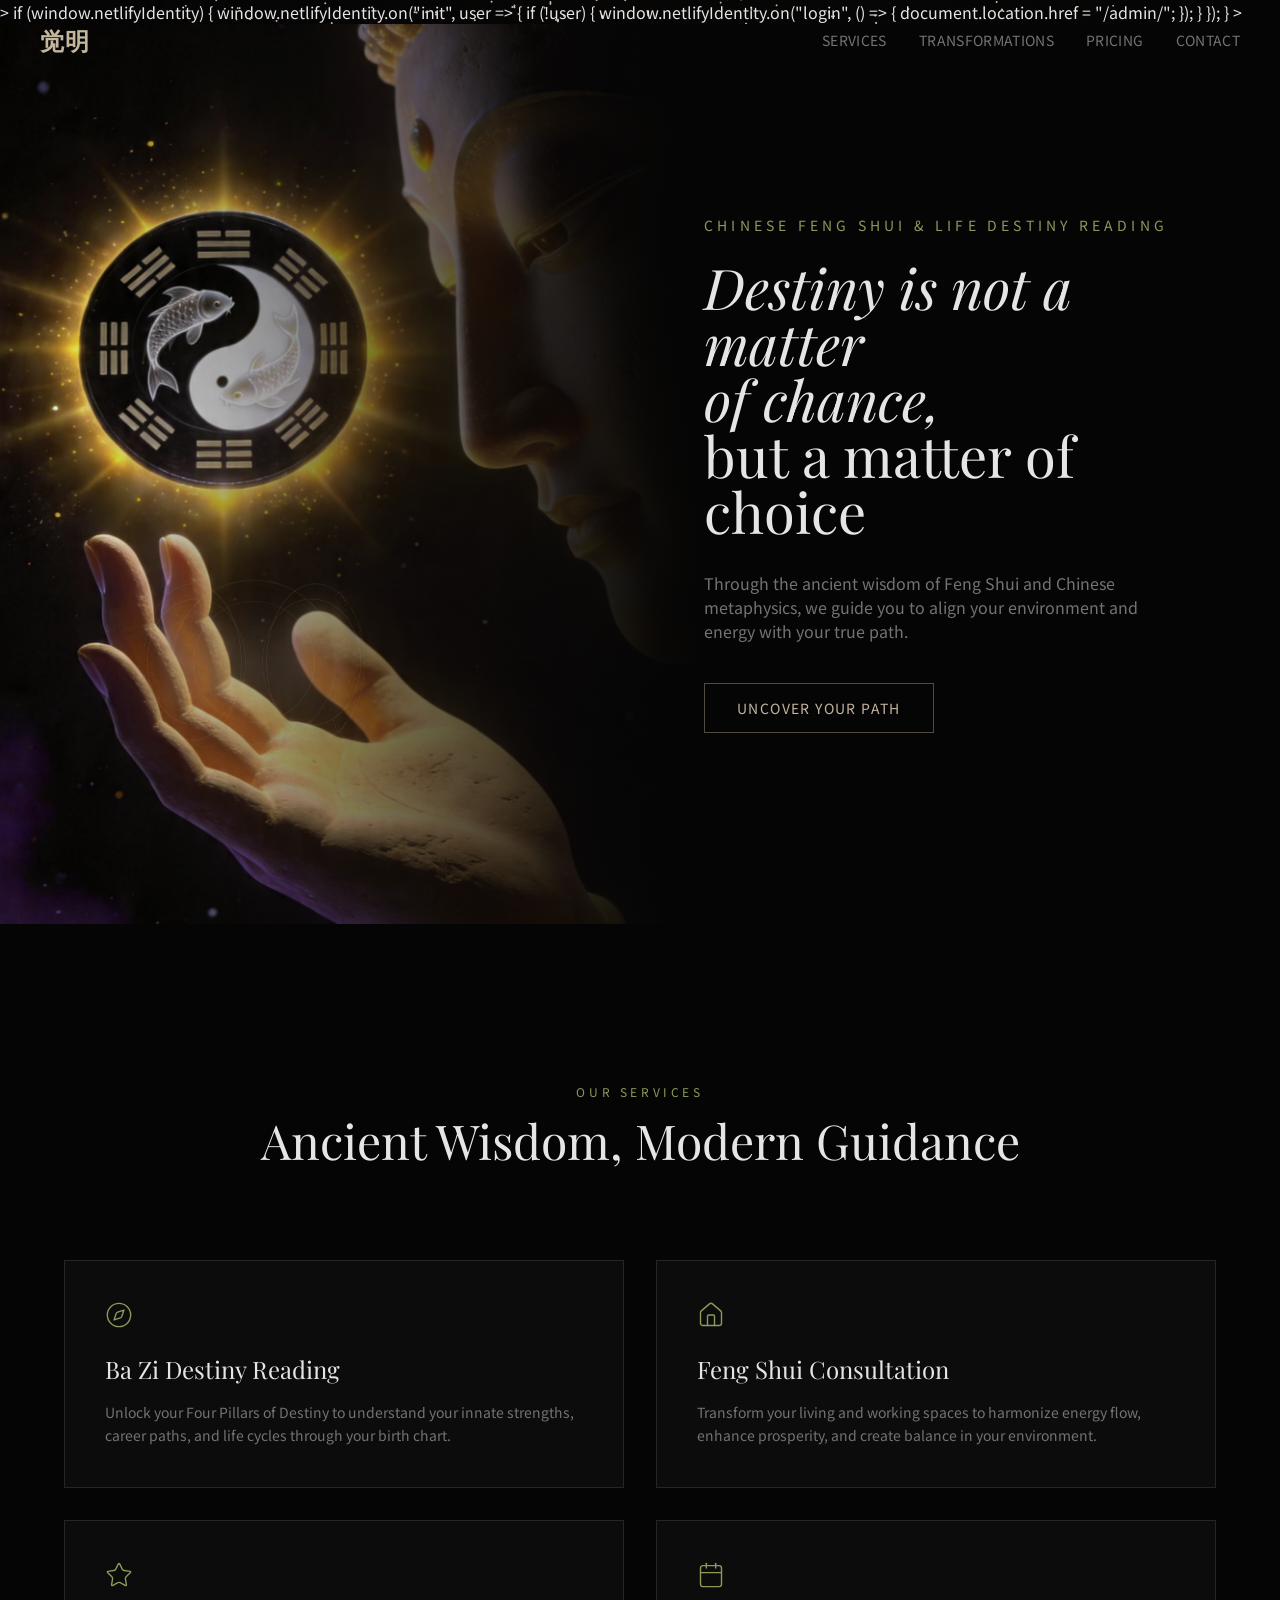
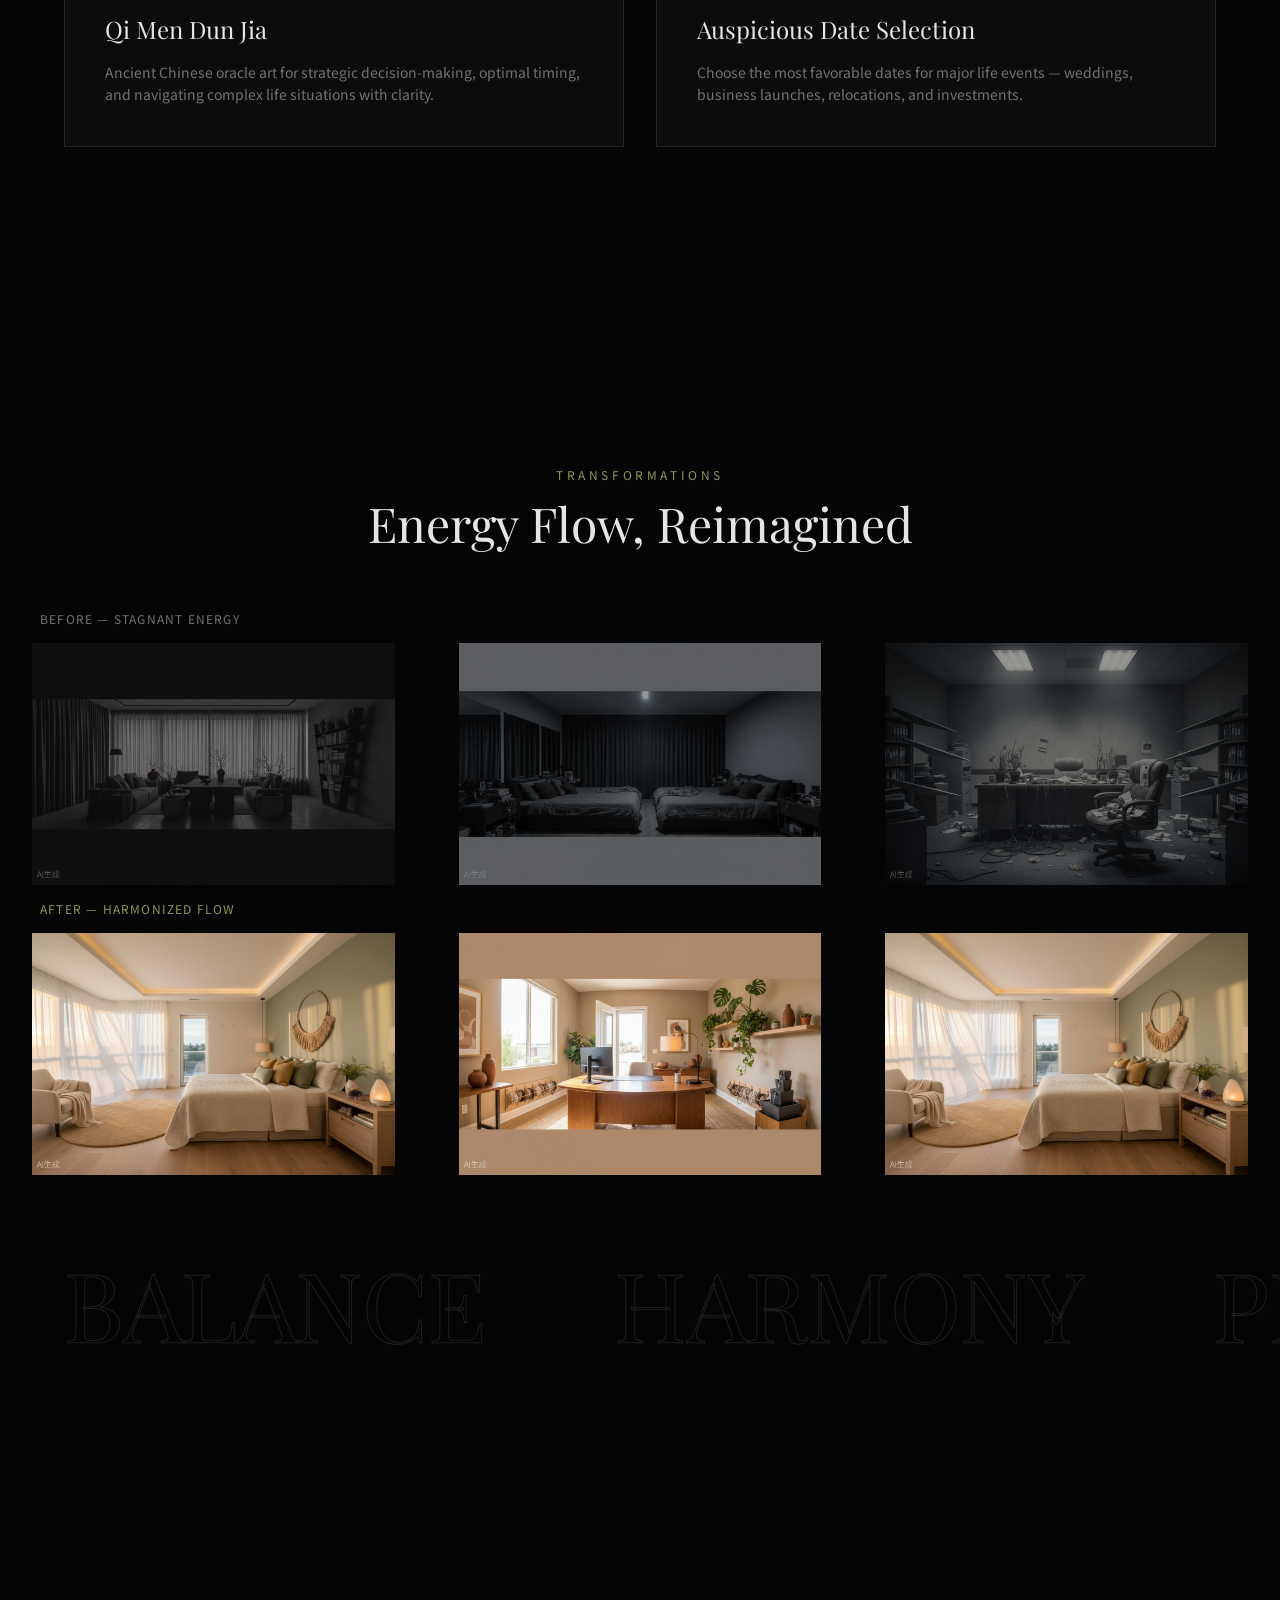
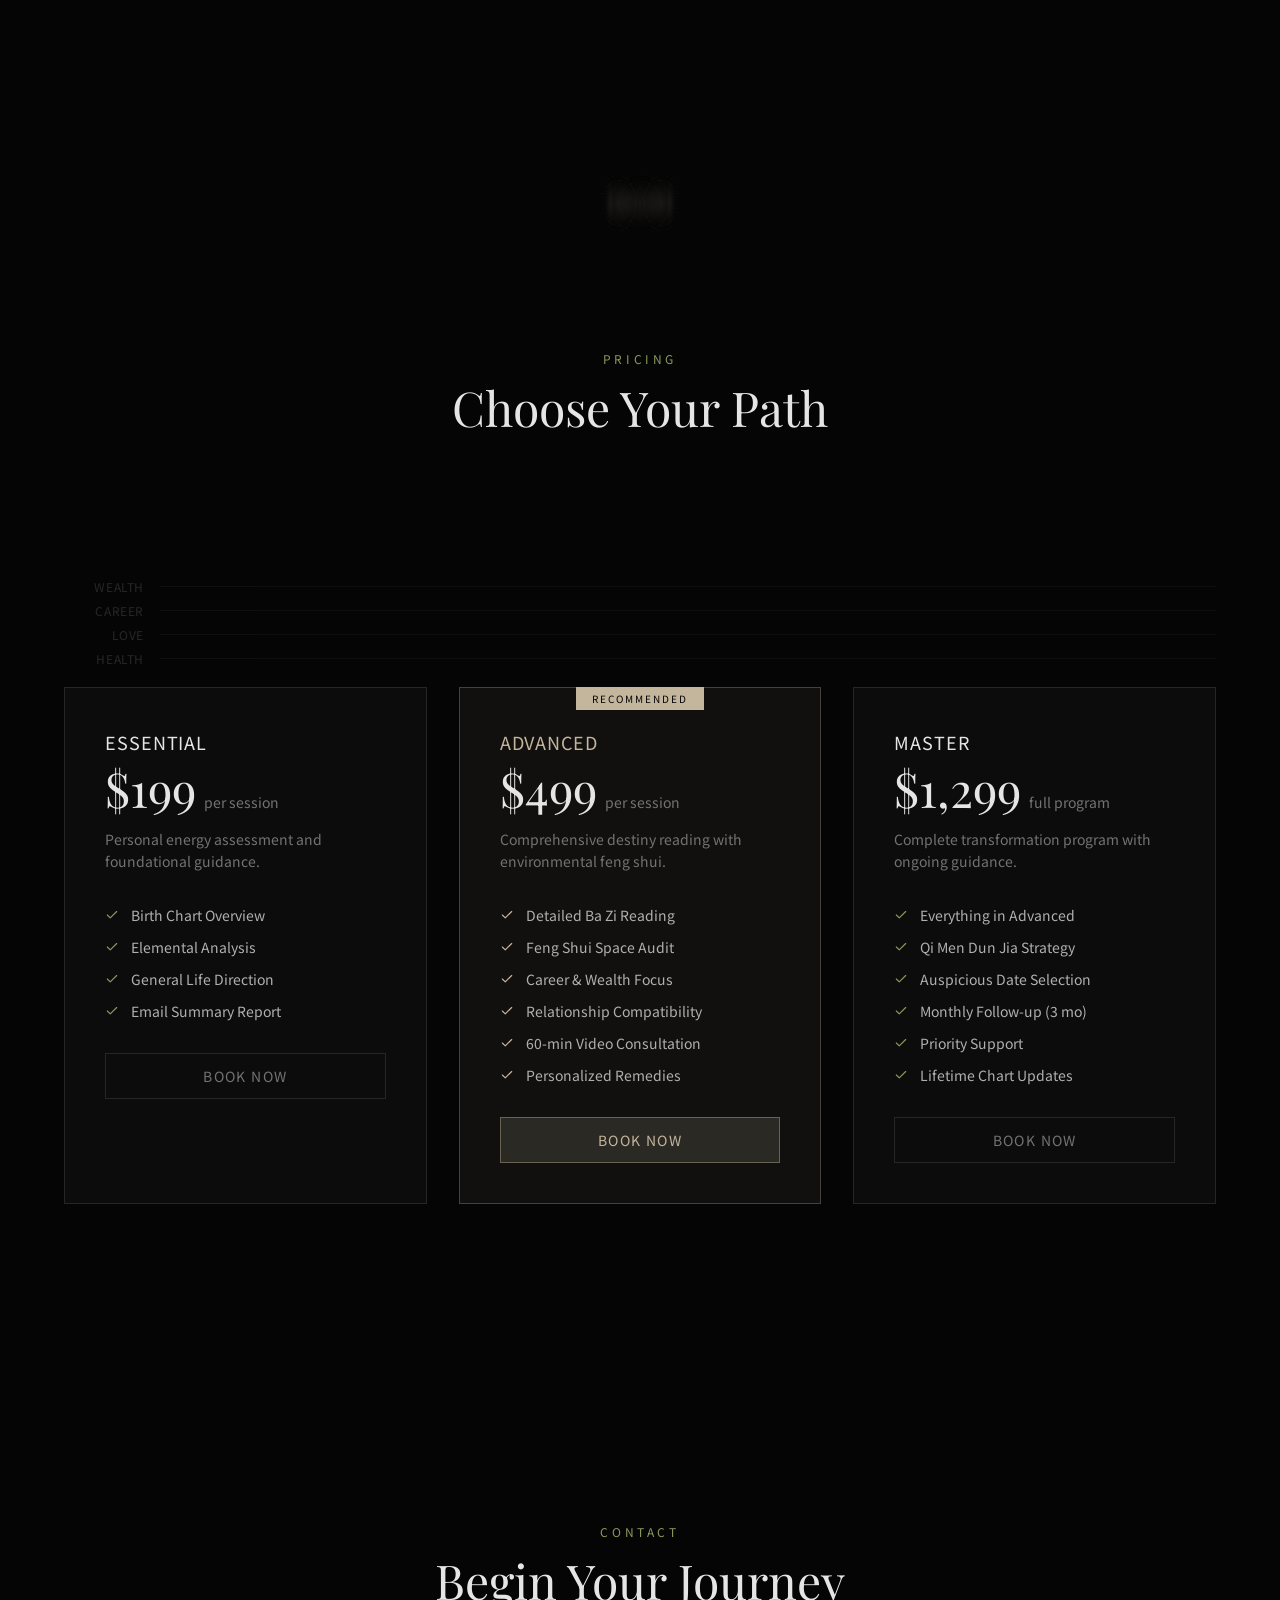
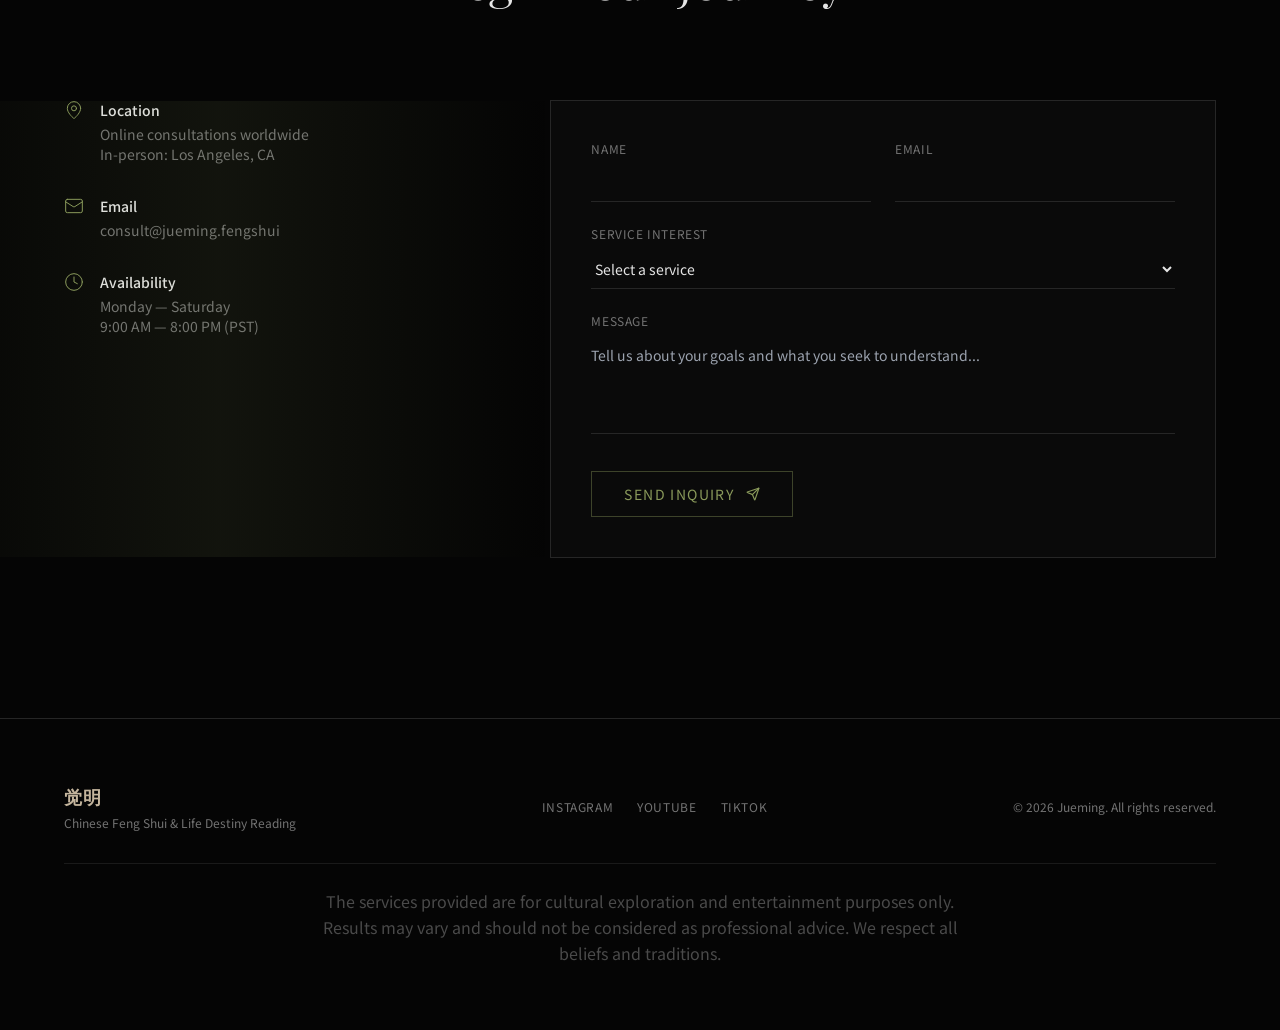
==== commit 39f24d29: "Update index.html" ====
--- a/index.html
+++ b/index.html
@@ -1,6 +1,7 @@
 <!doctype html>
 <html lang="en">
-  <head>
+  <head<script src="https://identity.netlify.com/v1/netlify-identity-widget.js"></script>
+>
     <meta charset="UTF-8" />
     <meta name="viewport" content="width=device-width, initial-scale=1.0" />
     <title>觉明 - Chinese Feng Shui & Life Destiny</title>
@@ -10,7 +11,18 @@
     <script type="module" crossorigin src="./assets/index-CF1GsnVm.js"></script>
     <link rel="stylesheet" crossorigin href="./assets/index-Dik5D5Jd.css">
   </head>
-  <body>
+  <body<script>
+  if (window.netlifyIdentity) {
+    window.netlifyIdentity.on("init", user => {
+      if (!user) {
+        window.netlifyIdentity.on("login", () => {
+          document.location.href = "/admin/";
+        });
+      }
+    });
+  }
+</script>
+>
     <div id="root"></div>
   </body>
 </html>
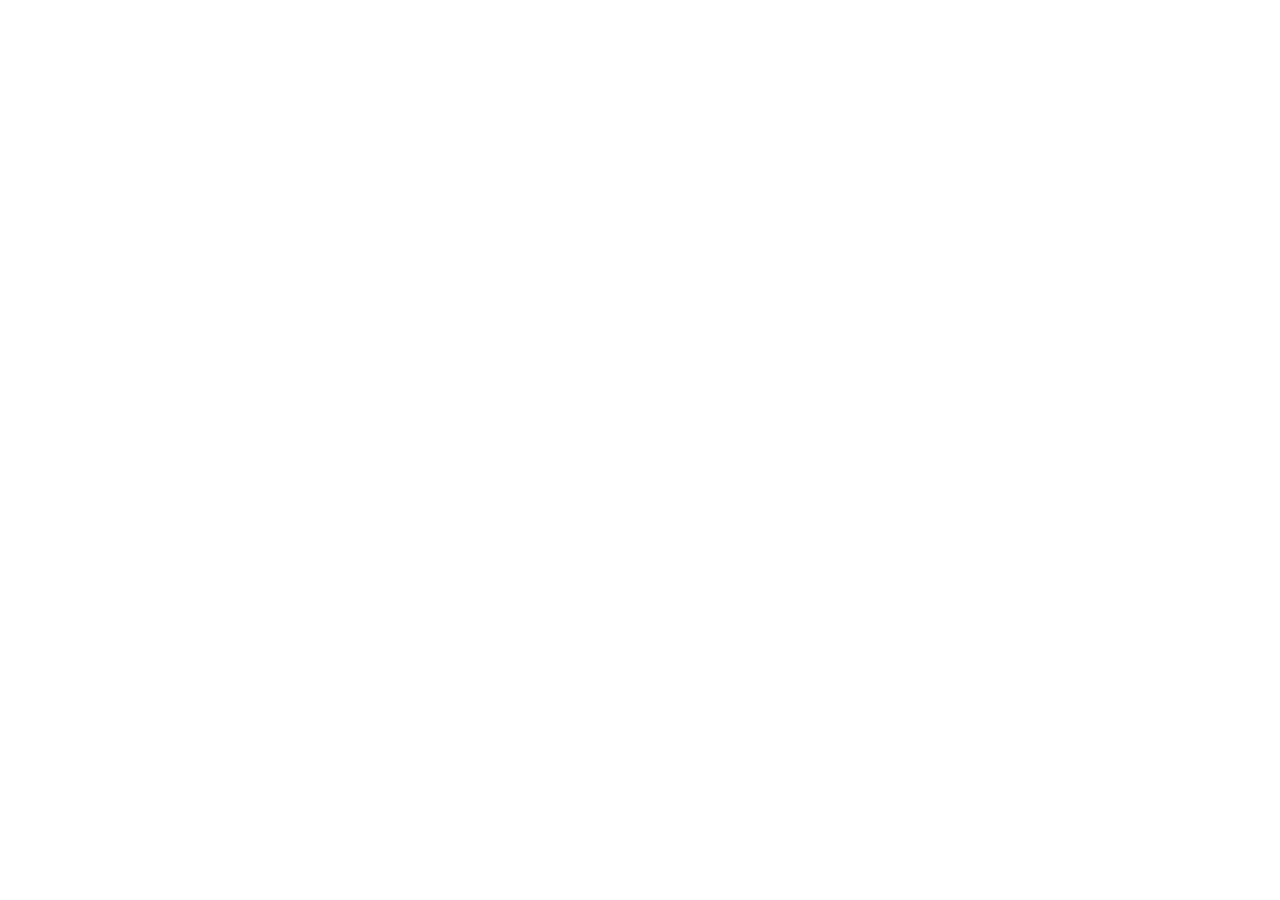
==== commit ac03d2f1: "Update index.html" ====
--- a/index.html
+++ b/index.html
@@ -1,28 +1,32 @@
-<!doctype html>
+<!DOCTYPE html>
 <html lang="en">
-  <head<script src="https://identity.netlify.com/v1/netlify-identity-widget.js"></script>
->
-    <meta charset="UTF-8" />
-    <meta name="viewport" content="width=device-width, initial-scale=1.0" />
-    <title>觉明 - Chinese Feng Shui & Life Destiny</title>
-    <link rel="preconnect" href="https://fonts.googleapis.com" />
-    <link rel="preconnect" href="https://fonts.gstatic.com" crossorigin />
-    <link href="https://fonts.googleapis.com/css2?family=Noto+Sans+SC:wght@300;400;500;600;700&family=Noto+Serif+SC:wght@400;500;600;700;900&family=Playfair+Display:ital,wght@0,400;0,500;0,600;0,700;1,400;1,500&display=swap" rel="stylesheet" />
-    <script type="module" crossorigin src="./assets/index-CF1GsnVm.js"></script>
-    <link rel="stylesheet" crossorigin href="./assets/index-Dik5D5Jd.css">
+  <head>
+    <meta charset="utf-8" />
+    <meta name="viewport" content="width=device-width, initial-scale=1" />
+    <meta name="theme-color" content="#000000" />
+    <meta name="description" content="Web site created using create-react-app" />
+    <link rel="apple-touch-icon" href="%PUBLIC_URL%/logo192.png" />
+    <link rel="manifest" href="%PUBLIC_URL%/manifest.json" />
+    <script src="https://identity.netlify.com/v1/netlify-identity-widget.js"></script>
+    <title>Eastern Compass | 觉明</title>
+    <style>
+      body { margin: 0; font-family: -apple-system, BlinkMacSystemFont, 'Segoe UI', 'Roboto', 'Oxygen', 'Ubuntu', 'Cantarell', 'Fira Sans', 'Droid Sans', 'Helvetica Neue', sans-serif; -webkit-font-smoothing: antialiased; -moz-osx-font-smoothing: grayscale; }
+      code { font-family: source-code-pro, Menlo, Monaco, Consolas, 'Courier New', monospace; }
+    </style>
   </head>
-  <body<script>
-  if (window.netlifyIdentity) {
-    window.netlifyIdentity.on("init", user => {
-      if (!user) {
-        window.netlifyIdentity.on("login", () => {
-          document.location.href = "/admin/";
+  <body>
+    <noscript>You need to enable JavaScript to run this app.</noscript>
+    <div id="root"></div>
+    <script>
+      if (window.netlifyIdentity) {
+        window.netlifyIdentity.on("init", user => {
+          if (!user) {
+            window.netlifyIdentity.on("login", () => {
+              document.location.href = "/admin/";
+            });
+          }
         });
       }
-    });
-  }
-</script>
->
-    <div id="root"></div>
+    </script>
   </body>
 </html>
